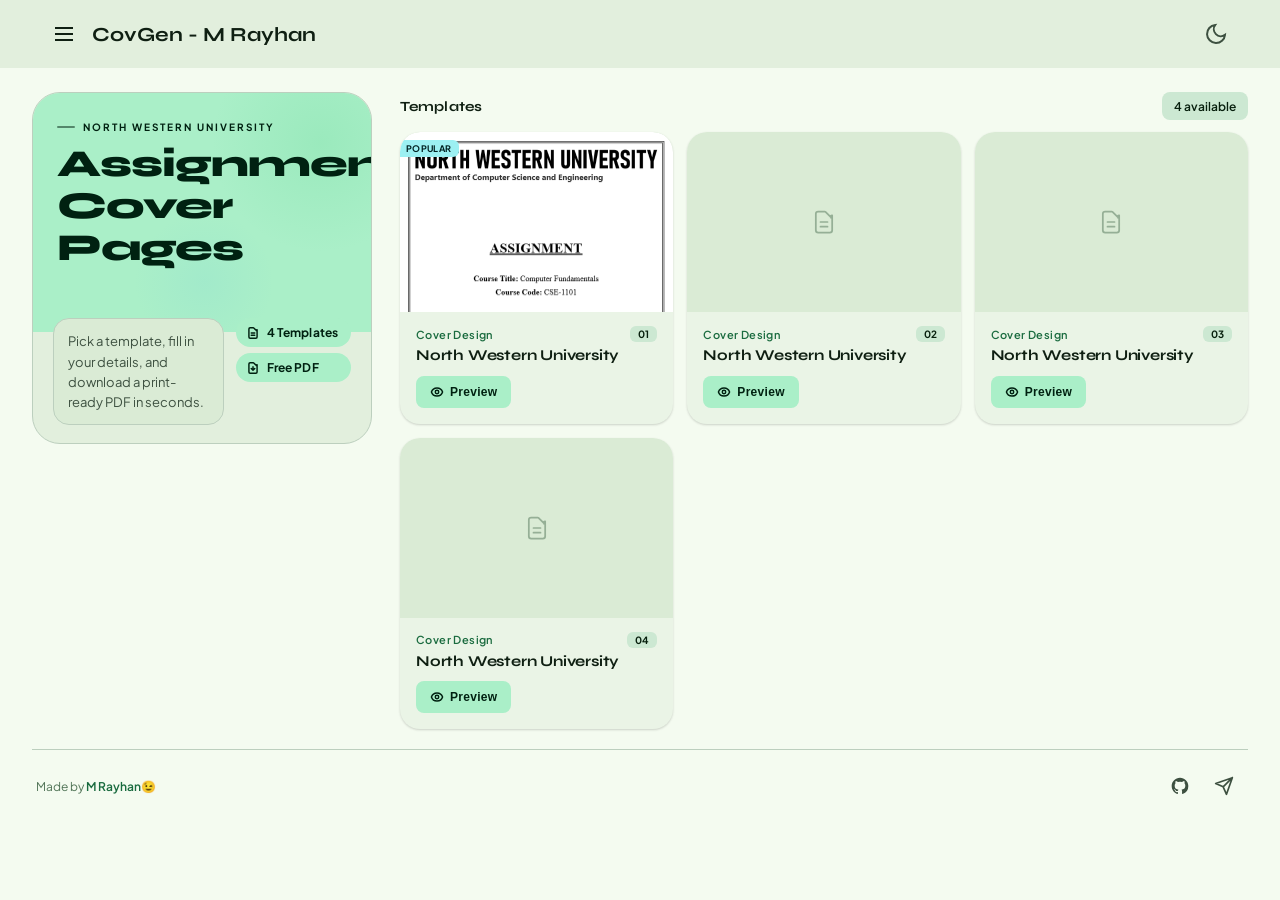
==== cover/index.html @ 063bbbb6 "Update index.html" ====
<!DOCTYPE html>
<html lang="bn" data-theme="light">

<head>
    <meta charset="UTF-8">
    <meta name="viewport" content="width=device-width, initial-scale=1.0, maximum-scale=1.0, user-scalable=no">
    <meta name="apple-mobile-web-app-capable" content="yes">
    <title>Cover Page Generator</title>

    <link rel="manifest" href="https://cover-kappa-ten.vercel.app/icons/manifest.json">
    <meta name="theme-color" content="#A9EFC7">
    <link rel="icon" href="https://cover-kappa-ten.vercel.app/icons/favicon.png">

    <link rel="preconnect" href="https://fonts.googleapis.com">
    <link
        href="https://fonts.googleapis.com/css2?family=Syne:wght@600;700;800&family=Plus+Jakarta+Sans:wght@300;400;500;600;700&display=swap"
        rel="stylesheet">

    <style>
        *,
        *::before,
        *::after {
            box-sizing: border-box;
            margin: 0;
            padding: 0;
        }

        /* ── EASE TOKENS ─────────────────────── */
        :root {
            --ease: cubic-bezier(0.2, 0, 0, 1);
            --spring: cubic-bezier(0.34, 1.56, 0.64, 1);
            --t: 0.3s cubic-bezier(0.2, 0, 0, 1);
            --state-hover: rgba(255, 255, 255, .08);
            --state-press: rgba(255, 255, 255, .12);
            --state-focus: rgba(255, 255, 255, .12);

            /* ── 10 M3 COLOUR PALETTES ───────────────
               Each palette: primary, on-primary, primary-cont, on-primary-cont,
                             secondary-cont, on-secondary-cont,
                             surface, surface-1, surface-2, surface-3, surface-4, surface-5,
                             on-surface, on-surface-var, outline, outline-var,
                             bg, tertiary-cont, on-tertiary-cont,
                             sk-b, sk-s, shadow
            ─────────────────────────────────────── */

            /* PALETTE 0 — Emerald Green (default) */
            --p0-primary: #1A6B3F;
            --p0-on-primary: #FFFFFF;
            --p0-primary-cont: #AAEFC8;
            --p0-on-primary-cont: #002111;
            --p0-secondary-cont: #CCE8D2;
            --p0-on-secondary-cont: #071F0D;
            --p0-surface: #F4FBF0;
            --p0-surface-1: #EAF4E6;
            --p0-surface-2: #E2EFDD;
            --p0-surface-3: #DAEBD5;
            --p0-surface-4: #D7E8D2;
            --p0-surface-5: #D2E4CC;
            --p0-on-surface: #0F1F12;
            --p0-on-surface-var: #3D5040;
            --p0-outline: #527558;
            --p0-outline-var: #BCCFBE;
            --p0-bg: #F4FBF0;
            --p0-tc: #9CF0F2;
            --p0-otc: #002021;
            --p0-skb: #DCE9D8;
            --p0-sks: #E6F0E2;
            --p0-shadow: 0 1px 2px rgba(0, 0, 0, .1), 0 1px 3px rgba(0, 0, 0, .07);
            --p0-shadow2: 0 1px 2px rgba(0, 0, 0, .1), 0 2px 6px rgba(0, 0, 0, .07);
            --p0-shadow3: 0 4px 8px rgba(0, 0, 0, .1), 0 1px 3px rgba(0, 0, 0, .07);

            /* PALETTE 1 — Ocean Blue */
            --p1-primary: #1655A2;
            --p1-on-primary: #FFFFFF;
            --p1-primary-cont: #D3E4FF;
            --p1-on-primary-cont: #001B3E;
            --p1-secondary-cont: #D3E4FF;
            --p1-on-secondary-cont: #001B3E;
            --p1-surface: #F5F8FF;
            --p1-surface-1: #EBF1FF;
            --p1-surface-2: #E0EAFF;
            --p1-surface-3: #D6E3FF;
            --p1-surface-4: #D0DEFF;
            --p1-surface-5: #CAD9FF;
            --p1-on-surface: #101D2E;
            --p1-on-surface-var: #3B4C64;
            --p1-outline: #4B6082;
            --p1-outline-var: #B8C8E8;
            --p1-bg: #F5F8FF;
            --p1-tc: #C8F4F4;
            --p1-otc: #002020;
            --p1-skb: #D5E1F5;
            --p1-sks: #E4EDFB;
            --p1-shadow: 0 1px 2px rgba(0, 0, 22, .12), 0 1px 3px rgba(0, 0, 22, .08);
            --p1-shadow2: 0 1px 2px rgba(0, 0, 22, .12), 0 2px 6px rgba(0, 0, 22, .08);
            --p1-shadow3: 0 4px 8px rgba(0, 0, 22, .12), 0 1px 3px rgba(0, 0, 22, .08);

            /* PALETTE 2 — Deep Purple */
            --p2-primary: #6A3ABF;
            --p2-on-primary: #FFFFFF;
            --p2-primary-cont: #E8DAFF;
            --p2-on-primary-cont: #20005A;
            --p2-secondary-cont: #E6D9FF;
            --p2-on-secondary-cont: #1C0055;
            --p2-surface: #FAF6FF;
            --p2-surface-1: #F2ECFF;
            --p2-surface-2: #EAE1FF;
            --p2-surface-3: #E3DAFF;
            --p2-surface-4: #DDD4FF;
            --p2-surface-5: #D8CFFF;
            --p2-on-surface: #1D1330;
            --p2-on-surface-var: #4B3E60;
            --p2-outline: #6B5B88;
            --p2-outline-var: #C5B8DA;
            --p2-bg: #FAF6FF;
            --p2-tc: #D8F4F4;
            --p2-otc: #001F20;
            --p2-skb: #E0D8F5;
            --p2-sks: #EBE5FB;
            --p2-shadow: 0 1px 2px rgba(20, 0, 40, .12), 0 1px 3px rgba(20, 0, 40, .08);
            --p2-shadow2: 0 1px 2px rgba(20, 0, 40, .12), 0 2px 6px rgba(20, 0, 40, .08);
            --p2-shadow3: 0 4px 8px rgba(20, 0, 40, .12), 0 1px 3px rgba(20, 0, 40, .08);

            /* PALETTE 3 — Crimson Red */
            --p3-primary: #B52A2A;
            --p3-on-primary: #FFFFFF;
            --p3-primary-cont: #FFDAD6;
            --p3-on-primary-cont: #410002;
            --p3-secondary-cont: #FFD8D4;
            --p3-on-secondary-cont: #3B0002;
            --p3-surface: #FFF8F7;
            --p3-surface-1: #FFEEEC;
            --p3-surface-2: #FFE4E1;
            --p3-surface-3: #FFDAD8;
            --p3-surface-4: #FFD5D2;
            --p3-surface-5: #FFD0CD;
            --p3-on-surface: #261312;
            --p3-on-surface-var: #573735;
            --p3-outline: #845250;
            --p3-outline-var: #E8B9B8;
            --p3-bg: #FFF8F7;
            --p3-tc: #FFD8CE;
            --p3-otc: #3A0500;
            --p3-skb: #F5DADA;
            --p3-sks: #FCE8E8;
            --p3-shadow: 0 1px 2px rgba(40, 0, 0, .12), 0 1px 3px rgba(40, 0, 0, .08);
            --p3-shadow2: 0 1px 2px rgba(40, 0, 0, .12), 0 2px 6px rgba(40, 0, 0, .08);
            --p3-shadow3: 0 4px 8px rgba(40, 0, 0, .12), 0 1px 3px rgba(40, 0, 0, .08);

            /* PALETTE 4 — Amber Orange */
            --p4-primary: #8B4D00;
            --p4-on-primary: #FFFFFF;
            --p4-primary-cont: #FFDDB3;
            --p4-on-primary-cont: #2C1600;
            --p4-secondary-cont: #FFDCB4;
            --p4-on-secondary-cont: #281500;
            --p4-surface: #FFF8F2;
            --p4-surface-1: #FCEEE0;
            --p4-surface-2: #F9E4CE;
            --p4-surface-3: #F6DABD;
            --p4-surface-4: #F4D5B5;
            --p4-surface-5: #F2D0AD;
            --p4-on-surface: #251A0C;
            --p4-on-surface-var: #543E26;
            --p4-outline: #7C5630;
            --p4-outline-var: #E2C49A;
            --p4-bg: #FFF8F2;
            --p4-tc: #FFE0A8;
            --p4-otc: #241A00;
            --p4-skb: #F5E4CC;
            --p4-sks: #FBEEDB;
            --p4-shadow: 0 1px 2px rgba(35, 15, 0, .12), 0 1px 3px rgba(35, 15, 0, .08);
            --p4-shadow2: 0 1px 2px rgba(35, 15, 0, .12), 0 2px 6px rgba(35, 15, 0, .08);
            --p4-shadow3: 0 4px 8px rgba(35, 15, 0, .12), 0 1px 3px rgba(35, 15, 0, .08);

            /* PALETTE 5 — Teal Cyan */
            --p5-primary: #006874;
            --p5-on-primary: #FFFFFF;
            --p5-primary-cont: #97F0FF;
            --p5-on-primary-cont: #001F24;
            --p5-secondary-cont: #B2EBEF;
            --p5-on-secondary-cont: #051F22;
            --p5-surface: #F4FBFD;
            --p5-surface-1: #E8F5F8;
            --p5-surface-2: #DCEEF2;
            --p5-surface-3: #D1E8EC;
            --p5-surface-4: #CAE4E9;
            --p5-surface-5: #C4DFE5;
            --p5-on-surface: #0D1F22;
            --p5-on-surface-var: #3B5054;
            --p5-outline: #4A6D73;
            --p5-outline-var: #B4CED3;
            --p5-bg: #F4FBFD;
            --p5-tc: #C5F0D4;
            --p5-otc: #00201A;
            --p5-skb: #D2E8EC;
            --p5-sks: #E2F2F5;
            --p5-shadow: 0 1px 2px rgba(0, 25, 30, .12), 0 1px 3px rgba(0, 25, 30, .08);
            --p5-shadow2: 0 1px 2px rgba(0, 25, 30, .12), 0 2px 6px rgba(0, 25, 30, .08);
            --p5-shadow3: 0 4px 8px rgba(0, 25, 30, .12), 0 1px 3px rgba(0, 25, 30, .08);

            /* PALETTE 6 — Rose Pink */
            --p6-primary: #9C2753;
            --p6-on-primary: #FFFFFF;
            --p6-primary-cont: #FFD9E3;
            --p6-on-primary-cont: #3E001D;
            --p6-secondary-cont: #FFD8E4;
            --p6-on-secondary-cont: #3A001B;
            --p6-surface: #FFF8F9;
            --p6-surface-1: #FFECF0;
            --p6-surface-2: #FFDFEA;
            --p6-surface-3: #FFD3E2;
            --p6-surface-4: #FFCEDD;
            --p6-surface-5: #FFC9D9;
            --p6-on-surface: #26131A;
            --p6-on-surface-var: #5A3644;
            --p6-outline: #825362;
            --p6-outline-var: #E8BAC8;
            --p6-bg: #FFF8F9;
            --p6-tc: #FFD8EE;
            --p6-otc: #380030;
            --p6-skb: #F5D8E2;
            --p6-sks: #FCE6EE;
            --p6-shadow: 0 1px 2px rgba(40, 0, 20, .12), 0 1px 3px rgba(40, 0, 20, .08);
            --p6-shadow2: 0 1px 2px rgba(40, 0, 20, .12), 0 2px 6px rgba(40, 0, 20, .08);
            --p6-shadow3: 0 4px 8px rgba(40, 0, 20, .12), 0 1px 3px rgba(40, 0, 20, .08);

            /* PALETTE 7 — Lime Green */
            --p7-primary: #3A6A00;
            --p7-on-primary: #FFFFFF;
            --p7-primary-cont: #AFFE6B;
            --p7-on-primary-cont: #0F2000;
            --p7-secondary-cont: #C6EDA0;
            --p7-on-secondary-cont: #0F2000;
            --p7-surface: #F6FBF0;
            --p7-surface-1: #EBF5E2;
            --p7-surface-2: #E0EFD5;
            --p7-surface-3: #D6E9C8;
            --p7-surface-4: #D1E5C2;
            --p7-surface-5: #CCE0BB;
            --p7-on-surface: #111F00;
            --p7-on-surface-var: #3D5020;
            --p7-outline: #527528;
            --p7-outline-var: #BCCF96;
            --p7-bg: #F6FBF0;
            --p7-tc: #B8F0A0;
            --p7-otc: #062000;
            --p7-skb: #D8ECC0;
            --p7-sks: #E6F3D2;
            --p7-shadow: 0 1px 2px rgba(10, 25, 0, .12), 0 1px 3px rgba(10, 25, 0, .08);
            --p7-shadow2: 0 1px 2px rgba(10, 25, 0, .12), 0 2px 6px rgba(10, 25, 0, .08);
            --p7-shadow3: 0 4px 8px rgba(10, 25, 0, .12), 0 1px 3px rgba(10, 25, 0, .08);

            /* PALETTE 8 — Indigo */
            --p8-primary: #3344A8;
            --p8-on-primary: #FFFFFF;
            --p8-primary-cont: #DDE1FF;
            --p8-on-primary-cont: #00105C;
            --p8-secondary-cont: #DBE0FF;
            --p8-on-secondary-cont: #001055;
            --p8-surface: #F6F7FF;
            --p8-surface-1: #ECEEFF;
            --p8-surface-2: #E1E4FF;
            --p8-surface-3: #D7DAFF;
            --p8-surface-4: #D1D5FF;
            --p8-surface-5: #CCD0FF;
            --p8-on-surface: #121430;
            --p8-on-surface-var: #424775;
            --p8-outline: #5560A4;
            --p8-outline-var: #BEC4E8;
            --p8-bg: #F6F7FF;
            --p8-tc: #D8E4FF;
            --p8-otc: #00103C;
            --p8-skb: #D8DCFA;
            --p8-sks: #E4E7FC;
            --p8-shadow: 0 1px 2px rgba(0, 10, 40, .12), 0 1px 3px rgba(0, 10, 40, .08);
            --p8-shadow2: 0 1px 2px rgba(0, 10, 40, .12), 0 2px 6px rgba(0, 10, 40, .08);
            --p8-shadow3: 0 4px 8px rgba(0, 10, 40, .12), 0 1px 3px rgba(0, 10, 40, .08);

            /* PALETTE 9 — Brown/Earth */
            --p9-primary: #6B4226;
            --p9-on-primary: #FFFFFF;
            --p9-primary-cont: #FFDBC8;
            --p9-on-primary-cont: #260E00;
            --p9-secondary-cont: #FFDBC0;
            --p9-on-secondary-cont: #220B00;
            --p9-surface: #FFF8F5;
            --p9-surface-1: #FCEEE5;
            --p9-surface-2: #F9E3D5;
            --p9-surface-3: #F5D9C6;
            --p9-surface-4: #F3D4BF;
            --p9-surface-5: #F0CFB8;
            --p9-on-surface: #251309;
            --p9-on-surface-var: #533528;
            --p9-outline: #7D5442;
            --p9-outline-var: #E2BFAF;
            --p9-bg: #FFF8F5;
            --p9-tc: #FFD8B8;
            --p9-otc: #2C1400;
            --p9-skb: #F2DACB;
            --p9-sks: #FAE9DC;
            --p9-shadow: 0 1px 2px rgba(35, 10, 0, .12), 0 1px 3px rgba(35, 10, 0, .08);
            --p9-shadow2: 0 1px 2px rgba(35, 10, 0, .12), 0 2px 6px rgba(35, 10, 0, .08);
            --p9-shadow3: 0 4px 8px rgba(35, 10, 0, .12), 0 1px 3px rgba(35, 10, 0, .08);
        }

        /* ── ACTIVE PALETTE VARS ─────────────── */
        [data-theme="light"] {
            --md-primary: var(--p0-primary);
            --md-on-primary: var(--p0-on-primary);
            --md-primary-container: var(--p0-primary-cont);
            --md-on-primary-cont: var(--p0-on-primary-cont);
            --md-secondary-cont: var(--p0-secondary-cont);
            --md-on-secondary-cont: var(--p0-on-secondary-cont);
            --md-surface: var(--p0-surface);
            --md-surface-1: var(--p0-surface-1);
            --md-surface-2: var(--p0-surface-2);
            --md-surface-3: var(--p0-surface-3);
            --md-surface-4: var(--p0-surface-4);
            --md-surface-5: var(--p0-surface-5);
            --md-on-surface: var(--p0-on-surface);
            --md-on-surface-var: var(--p0-on-surface-var);
            --md-outline: var(--p0-outline);
            --md-outline-var: var(--p0-outline-var);
            --md-bg: var(--p0-bg);
            --md-tertiary-cont: var(--p0-tc);
            --md-on-tertiary-cont: var(--p0-otc);
            --sk-b: var(--p0-skb);
            --sk-s: var(--p0-sks);
            --md-shadow: var(--p0-shadow);
            --md-shadow-2: var(--p0-shadow2);
            --md-shadow-3: var(--p0-shadow3);
            --md-scrim: rgba(0, 0, 0, .42);
            --md-inverse-surface: #243528;
            --md-inverse-on-surf: #EAF4E6;
        }

        [data-theme="dark"] {
            --md-primary: #72DBA0;
            --md-on-primary: #003920;
            --md-primary-container: #0A5230;
            --md-on-primary-cont: #A0EFBF;
            --md-secondary-cont: #304A37;
            --md-on-secondary-cont: #C4E4CB;
            --md-tertiary-cont: #004F52;
            --md-on-tertiary-cont: #A2EFF1;
            --md-surface: #0C1410;
            --md-surface-1: #161F19;
            --md-surface-2: #1B261E;
            --md-surface-3: #202D23;
            --md-surface-4: #223026;
            --md-surface-5: #25342A;
            --md-on-surface: #DCE8DC;
            --md-on-surface-var: #ADBCAF;
            --md-outline: #7A9880;
            --md-outline-var: #3A4E3D;
            --md-bg: #0C1410;
            --md-scrim: rgba(0, 0, 0, .65);
            --md-inverse-surface: #DCE8DC;
            --md-inverse-on-surf: #2A3A2C;
            --sk-b: #161F19;
            --sk-s: #202D23;
            --md-shadow: 0 1px 2px rgba(0, 0, 0, .35), 0 1px 3px rgba(0, 0, 0, .18);
            --md-shadow-2: 0 1px 2px rgba(0, 0, 0, .35), 0 2px 6px rgba(0, 0, 0, .18);
            --md-shadow-3: 0 4px 8px rgba(0, 0, 0, .35), 0 1px 3px rgba(0, 0, 0, .18);
        }

        html,
        body {
            height: 100%;
        }

        body {
            background: var(--md-bg);
            color: var(--md-on-surface);
            font-family: 'Plus Jakarta Sans', sans-serif;
            -webkit-font-smoothing: antialiased;
            overflow-x: hidden;
            transition: background .6s ease, color .6s ease;
        }

        #veil {
            position: fixed;
            inset: 0;
            z-index: 9999;
            background: var(--md-bg);
            opacity: 0;
            pointer-events: none;
            transition: opacity .24s ease;
        }

        #veil.out {
            opacity: 1;
            pointer-events: all;
        }

        /* ── COLOUR TRANSITION — targeted smooth palette shift ─── */
        body,
        header,
        nav,
        footer,
        .hero-card,
        .hero-top-band,
        .hero-desc-wrap,
        .hero-stat-pill,
        .design-card,
        .card-tag,
        .card-style-chip,
        .card-cta,
        .sec-count-chip,
        .sheet-style-label,
        .btn-filled,
        .btn-tonal,
        .topbar-title,
        .hero-label,
        .hero-title,
        .hero-desc,
        .nav-indicator,
        .fab-btn,
        .footer-text a,
        .card-name,
        #topbar,
        #bnav,
        .m3-sheet,
        .sheet-body {
            transition:
                background-color 1.4s cubic-bezier(0.4, 0, 0.2, 1),
                border-color 1.4s cubic-bezier(0.4, 0, 0.2, 1),
                color 1.2s cubic-bezier(0.4, 0, 0.2, 1),
                box-shadow 1.4s cubic-bezier(0.4, 0, 0.2, 1);
        }

        /* ── KEYFRAMES ───────────────────────── */
        @keyframes fadeUp {
            from {
                opacity: 0;
                transform: translateY(20px)
            }

            to {
                opacity: 1;
                transform: translateY(0)
            }
        }

        @keyframes fadeDown {
            from {
                opacity: 0;
                transform: translateY(-12px)
            }

            to {
                opacity: 1;
                transform: translateY(0)
            }
        }

        @keyframes fadeIn {
            from {
                opacity: 0
            }

            to {
                opacity: 1
            }
        }

        @keyframes scaleIn {
            from {
                opacity: 0;
                transform: scale(.92)
            }

            to {
                opacity: 1;
                transform: scale(1)
            }
        }

        @keyframes ripM3 {
            to {
                transform: scale(10);
                opacity: 0
            }
        }

        @keyframes shimmer {
            0% {
                background-position: -600px 0
            }

            100% {
                background-position: 600px 0
            }
        }

        @keyframes skelPulse {

            0%,
            100% {
                opacity: 1
            }

            50% {
                opacity: .55
            }
        }

        @keyframes blobFloat {

            0%,
            100% {
                transform: translateY(0) scale(1)
            }

            50% {
                transform: translateY(-8px) scale(1.04)
            }
        }

        @keyframes topbarIn {
            from {
                transform: translateY(-100%);
                opacity: 0
            }

            to {
                transform: translateY(0);
                opacity: 1
            }
        }

        @keyframes fabPop {
            0% {
                opacity: 0;
                transform: scale(.4) rotate(-20deg)
            }

            70% {
                transform: scale(1.12) rotate(4deg)
            }

            100% {
                opacity: 1;
                transform: scale(1) rotate(0)
            }
        }

        @keyframes cardRise {
            from {
                opacity: 0;
                transform: translateY(24px) scale(.97)
            }

            to {
                opacity: 1;
                transform: translateY(0) scale(1)
            }
        }

        @keyframes chipBounce {

            0%,
            100% {
                transform: scale(1)
            }

            40% {
                transform: scale(1.18)
            }

            60% {
                transform: scale(.94)
            }
        }

        /* Smooth palette transition on key elements */
        @keyframes paletteFadeIn {
            from {
                opacity: .7
            }

            to {
                opacity: 1
            }
        }



        /* ── TOP APP BAR ─────────────────────── */
        #topbar {
            position: fixed;
            top: 0;
            left: 0;
            /* ✅ FIX: always full width */
            right: 0;
            z-index: 300;
            height: calc(64px + env(safe-area-inset-top, 0px));
            padding-top: env(safe-area-inset-top, 0px);
            display: flex;
            align-items: center;
            padding: env(safe-area-inset-top, 0px) 4px 0 4px;
            background: var(--md-surface-2);
            transition: background .6s ease, box-shadow .2s;
            animation: topbarIn .45s var(--ease) both;
        }

        #topbar.scrolled {
            box-shadow: var(--md-shadow-2);
            background: var(--md-surface-3);
        }

        .topbar-inner {
            width: 100%;
            height: 64px;
            display: flex;
            align-items: center;
            padding: 0 4px;
        }

        .topbar-nav-btn {
            width: 48px;
            height: 48px;
            border-radius: 50%;
            border: none;
            background: transparent;
            display: flex;
            align-items: center;
            justify-content: center;
            cursor: pointer;
            color: var(--md-on-surface);
            -webkit-tap-highlight-color: transparent;
            position: relative;
            overflow: hidden;
            flex-shrink: 0;
        }

        .topbar-nav-btn:active::after {
            content: '';
            position: absolute;
            inset: 0;
            background: var(--state-press);
            border-radius: 50%;
        }

        .topbar-nav-btn svg {
            width: 24px;
            height: 24px;
        }

        .topbar-title {
            flex: 1;
            font-family: 'Syne', sans-serif;
            font-size: 22px;
            font-weight: 700;
            color: var(--md-on-surface);
            letter-spacing: 0;
            padding-left: 4px;
            transition: color .6s ease;
        }

        .topbar-actions {
            display: flex;
            align-items: center;
        }

        .topbar-action-btn {
            width: 48px;
            height: 48px;
            border-radius: 50%;
            border: none;
            background: transparent;
            display: flex;
            align-items: center;
            justify-content: center;
            cursor: pointer;
            color: var(--md-on-surface-var);
            -webkit-tap-highlight-color: transparent;
            position: relative;
            overflow: hidden;
        }

        .topbar-action-btn:active::after {
            content: '';
            position: absolute;
            inset: 0;
            background: var(--state-press);
            border-radius: 50%;
        }

        .topbar-action-btn svg {
            width: 24px;
            height: 24px;
            position: absolute;
            transition: transform .32s var(--spring), opacity .22s;
        }

        .i-sun {
            opacity: 1;
            transform: scale(1);
        }

        .i-moon {
            opacity: 0;
            transform: scale(.15) rotate(-60deg);
        }

        [data-theme="light"] .i-sun {
            opacity: 0;
            transform: scale(.15) rotate(60deg);
        }

        [data-theme="light"] .i-moon {
            opacity: 1;
            transform: scale(1);
        }

        /* ── SCROLL ROOT ─────────────────────── */
        .root {
            position: relative;
            z-index: 1;
            padding-top: calc(64px + env(safe-area-inset-top, 0px));
            padding-bottom: calc(88px + env(safe-area-inset-bottom, 0px));
        }

        .hero-card {
            margin: 14px 16px 8px;
            border-radius: 28px;
            overflow: hidden;
            position: relative;
            animation: scaleIn .5s var(--ease) .1s both;
            background: var(--md-surface-2);
            border: 1px solid var(--md-outline-var);
            transition: background .6s ease, border-color .6s ease;
        }

        .hero-top-band {
            background: var(--md-primary-container);
            padding: 22px 20px 56px;
            position: relative;
            overflow: hidden;
            transition: background .6s ease;
        }

        .hero-top-band::before {
            content: '';
            position: absolute;
            top: -60px;
            right: -60px;
            width: 220px;
            height: 220px;
            border-radius: 50%;
            background: radial-gradient(circle, rgba(114, 219, 160, .28) 0%, transparent 70%);
            animation: blobFloat 5s ease-in-out infinite;
        }

        .hero-top-band::after {
            content: '';
            position: absolute;
            bottom: -20px;
            left: 30%;
            width: 140px;
            height: 140px;
            border-radius: 50%;
            background: radial-gradient(circle, rgba(126, 212, 214, .18) 0%, transparent 70%);
            animation: blobFloat 6.5s ease-in-out infinite reverse;
        }

        .hero-label {
            font-size: 10px;
            font-weight: 700;
            letter-spacing: 2px;
            text-transform: uppercase;
            color: var(--md-on-primary-cont);
            opacity: .65;
            margin-bottom: 10px;
            display: flex;
            align-items: center;
            gap: 8px;
            position: relative;
            z-index: 1;
            animation: fadeDown .5s var(--ease) .2s both;
            transition: color .6s ease;
        }

        .hero-label::before {
            content: '';
            display: inline-block;
            width: 18px;
            height: 2px;
            background: var(--md-on-primary-cont);
            opacity: .5;
            border-radius: 1px;
        }

        .hero-title {
            font-family: 'Syne', sans-serif;
            font-size: 32px;
            font-weight: 800;
            line-height: 1.1;
            letter-spacing: -.8px;
            color: var(--md-on-primary-cont);
            margin-bottom: 0;
            position: relative;
            z-index: 1;
            animation: fadeUp .55s var(--ease) .3s both;
            transition: color .6s ease;
        }

        .hero-bottom {
            padding: 14px 20px 18px;
            display: flex;
            align-items: flex-start;
            justify-content: space-between;
            gap: 12px;
            position: relative;
            margin-top: -28px;
            animation: fadeUp .5s var(--ease) .45s both;
        }

        .hero-desc-wrap {
            flex: 1;
            min-width: 0;
            background: var(--md-surface-3);
            border-radius: 16px;
            padding: 12px 14px;
            border: 1px solid var(--md-outline-var);
            margin-top: 0;
            transition: background .6s ease, border-color .6s ease;
        }

        .hero-desc {
            font-size: 13px;
            font-weight: 400;
            line-height: 1.55;
            color: var(--md-on-surface-var);
            margin: 0;
            transition: color .6s ease;
        }

        .hero-stats-col {
            display: flex;
            flex-direction: column;
            gap: 6px;
            flex-shrink: 0;
        }

        .hero-stat-pill {
            display: flex;
            align-items: center;
            gap: 7px;
            background: var(--md-primary-container);
            border-radius: 50px;
            padding: 7px 13px 7px 10px;
            white-space: nowrap;
            transition: background .6s ease;
        }

        .hero-stat-pill svg {
            width: 14px;
            height: 14px;
            color: var(--md-on-primary-cont);
            flex-shrink: 0;
        }

        .hero-stat-pill span {
            font-size: 12px;
            font-weight: 700;
            color: var(--md-on-primary-cont);
            letter-spacing: .1px;
            transition: color .6s ease;
        }

        .hero-chips,
        .m3-chip {
            display: none;
        }

        /* ── SECTION HEADER ──────────────────── */
        .sec-header {
            display: flex;
            align-items: center;
            justify-content: space-between;
            padding: 16px 20px 10px;
            animation: fadeUp .4s var(--ease) .55s both;
        }

        .sec-title-text {
            font-family: 'Syne', sans-serif;
            font-size: 14px;
            font-weight: 700;
            letter-spacing: .1px;
            color: var(--md-on-surface);
        }

        .sec-count-chip {
            height: 28px;
            padding: 0 12px;
            border-radius: 8px;
            background: var(--md-secondary-cont);
            color: var(--md-on-secondary-cont);
            font-size: 12px;
            font-weight: 600;
            display: flex;
            align-items: center;
            transition: background .6s ease, color .6s ease;
        }

        /* ── CARD LIST ───────────────────────── */
        .card-list {
            padding: 0 16px;
            display: flex;
            flex-direction: column;
            gap: 12px;
        }

        /* ── SKELETON ────────────────────────── */
        .skel-item {
            border-radius: 16px;
            overflow: hidden;
            background: var(--md-surface-1);
            display: flex;
            align-items: stretch;
            height: 104px;
            animation: fadeUp .4s var(--ease) both;
        }

        .skel-item:nth-child(1) {
            animation-delay: .05s
        }

        .skel-item:nth-child(2) {
            animation-delay: .12s
        }

        .skel-item:nth-child(3) {
            animation-delay: .19s
        }

        .skel-item:nth-child(4) {
            animation-delay: .26s
        }

        .sk {
            background: linear-gradient(90deg, var(--sk-b) 0%, var(--sk-b) 20%, var(--sk-s) 50%, var(--sk-b) 80%, var(--sk-b) 100%);
            background-size: 600px 100%;
            animation: shimmer 1.8s ease-in-out infinite;
            border-radius: 4px;
            position: relative;
            overflow: hidden;
        }

        .sk::after {
            content: '';
            position: absolute;
            inset: 0;
            background: linear-gradient(180deg, rgba(255, 255, 255, .08) 0%, transparent 60%);
            pointer-events: none;
        }

        .sk-thumb {
            width: 104px;
            flex-shrink: 0;
            border-radius: 0;
        }

        .sk-body {
            flex: 1;
            padding: 16px 14px;
            display: flex;
            flex-direction: column;
            justify-content: space-between;
            background: var(--md-surface-1);
        }

        .sk-tag {
            height: 11px;
            width: 42%;
            border-radius: 6px;
        }

        .sk-name {
            height: 18px;
            width: 72%;
            border-radius: 6px;
        }

        .sk-btn {
            height: 30px;
            width: 55%;
            border-radius: 8px;
        }

        .skel-item:nth-child(1) .sk {
            animation-delay: 0s
        }

        .skel-item:nth-child(2) .sk {
            animation-delay: .18s
        }

        .skel-item:nth-child(3) .sk {
            animation-delay: .36s
        }

        .skel-item:nth-child(4) .sk {
            animation-delay: .54s
        }

        /* ── DESIGN CARD ─────────────────────── */
        .design-card {
            display: flex;
            align-items: stretch;
            border-radius: 16px;
            overflow: hidden;
            background: var(--md-surface-1);
            cursor: pointer;
            position: relative;
            -webkit-tap-highlight-color: transparent;
            transition: background .6s ease;
            min-height: 104px;
            box-shadow: var(--md-shadow);
        }

        .card-state {
            position: absolute;
            inset: 0;
            background: var(--md-primary);
            opacity: 0;
            transition: opacity .2s;
            pointer-events: none;
            border-radius: 16px;
            z-index: 1;
        }

        .design-card:active .card-state {
            opacity: .12;
        }

        .card-rpl {
            position: absolute;
            inset: 0;
            overflow: hidden;
            border-radius: 16px;
            pointer-events: none;
            z-index: 5;
        }

        .rpl-c {
            position: absolute;
            border-radius: 50%;
            width: 80px;
            height: 80px;
            margin: -40px 0 0 -40px;
            background: var(--md-primary);
            opacity: .18;
            transform: scale(0);
            animation: ripM3 .5s var(--ease) forwards;
        }

        .card-thumb {
            width: 104px;
            flex-shrink: 0;
            overflow: hidden;
            position: relative;
            background: var(--md-surface-3);
            border-radius: 16px 0 0 16px;
        }

        .card-thumb img {
            width: 100%;
            height: 100%;
            object-fit: cover;
            object-position: top;
            display: block;
        }

        .thumb-ph {
            width: 100%;
            height: 100%;
            display: flex;
            align-items: center;
            justify-content: center;
        }

        .thumb-ph svg {
            width: 28px;
            height: 28px;
            color: var(--md-outline);
            opacity: .5;
        }

        .card-badge {
            position: absolute;
            top: 8px;
            left: 0;
            font-size: 9px;
            font-weight: 700;
            letter-spacing: .3px;
            text-transform: uppercase;
            padding: 3px 8px 3px 6px;
            border-radius: 0 6px 6px 0;
            pointer-events: none;
            z-index: 4;
        }

        .b-popular {
            background: var(--md-tertiary-cont);
            color: var(--md-on-tertiary-cont);
        }

        .b-recommended {
            background: var(--md-primary-container);
            color: var(--md-on-primary-cont);
        }

        .card-content {
            flex: 1;
            min-width: 0;
            padding: 14px 14px 12px;
            display: flex;
            flex-direction: column;
            justify-content: space-between;
            position: relative;
            z-index: 2;
        }

        .card-top {
            display: flex;
            align-items: center;
            justify-content: space-between;
            margin-bottom: 4px;
        }

        .card-tag {
            font-size: 11px;
            font-weight: 600;
            letter-spacing: .4px;
            color: var(--md-primary);
            transition: color .6s ease;
        }

        .card-style-chip {
            font-size: 10px;
            font-weight: 700;
            color: var(--md-on-secondary-cont);
            background: var(--md-secondary-cont);
            padding: 2px 8px;
            border-radius: 6px;
            transition: background .6s ease, color .6s ease;
        }

        .card-name {
            font-family: 'Syne', sans-serif;
            font-size: 15px;
            font-weight: 700;
            color: var(--md-on-surface);
            letter-spacing: -.2px;
            line-height: 1.3;
            margin-bottom: 10px;
            white-space: nowrap;
            overflow: hidden;
            text-overflow: ellipsis;
        }

        .card-cta {
            display: inline-flex;
            align-items: center;
            gap: 6px;
            height: 32px;
            padding: 0 14px;
            border-radius: 8px;
            background: var(--md-primary-container);
            border: none;
            cursor: pointer;
            font-size: 12px;
            font-weight: 700;
            letter-spacing: .3px;
            color: var(--md-on-primary-cont);
            -webkit-tap-highlight-color: transparent;
            transition: all .3s ease;
            width: fit-content;
        }

        .card-cta svg {
            width: 14px;
            height: 14px;
        }

        .card-cta:active {
            filter: brightness(.88);
            transform: scale(.96);
        }

        /* ── BOTTOM SHEET ─────────────────────── */
        .sheet-scrim {
            position: fixed;
            inset: 0;
            z-index: 500;
            background: var(--md-scrim);
            opacity: 0;
            pointer-events: none;
            transition: opacity .3s ease;
        }

        .sheet-scrim.open {
            opacity: 1;
            pointer-events: all;
        }

        .m3-sheet {
            position: absolute;
            bottom: 0;
            left: 0;
            right: 0;
            background: var(--md-surface-1);
            border-radius: 28px 28px 0 0;
            transform: translateY(100%);
            transition: transform .4s var(--ease);
            overflow: hidden;
            padding-bottom: env(safe-area-inset-bottom, 0px);
        }

        .sheet-scrim.open .m3-sheet {
            transform: translateY(0);
        }

        .sheet-handle {
            display: flex;
            justify-content: center;
            padding: 12px 0 8px;
        }

        .sheet-handle::after {
            content: '';
            width: 32px;
            height: 4px;
            border-radius: 2px;
            background: var(--md-outline-var);
        }

        .sheet-img {
            width: calc(100% - 32px);
            height: 56vw;
            max-height: 300px;
            min-height: 180px;
            overflow: hidden;
            background: var(--md-surface-3);
            border-radius: 16px;
            margin: 0 16px;
            position: relative;
        }

        .sheet-img img {
            width: 100%;
            height: 100%;
            object-fit: contain;
            object-position: top;
            display: none;
            border-radius: 16px;
        }

        .sheet-img-ph {
            width: 100%;
            height: 100%;
            display: flex;
            flex-direction: column;
            align-items: center;
            justify-content: center;
            gap: 10px;
        }

        .sheet-img-ph svg {
            width: 40px;
            height: 40px;
            color: var(--md-outline);
            opacity: .4;
        }

        .sheet-img-ph span {
            font-size: 11px;
            letter-spacing: 1px;
            color: var(--md-outline);
            text-transform: uppercase;
        }

        .sheet-close {
            position: absolute;
            top: 16px;
            right: 16px;
            width: 40px;
            height: 40px;
            border-radius: 50%;
            background: var(--md-surface-3);
            border: none;
            display: grid;
            place-items: center;
            cursor: pointer;
            color: var(--md-on-surface);
            -webkit-tap-highlight-color: transparent;
            z-index: 10;
            transition: background .2s;
        }

        .sheet-close:active {
            background: var(--md-surface-4);
            transform: scale(.9);
        }

        .sheet-close svg {
            width: 18px;
            height: 18px;
        }

        .sheet-body {
            padding: 20px 20px 0;
        }

        .sheet-headline {
            font-family: 'Syne', sans-serif;
            font-size: 24px;
            font-weight: 800;
            color: var(--md-on-surface);
            letter-spacing: -.3px;
            margin-bottom: 4px;
        }

        .sheet-supporting {
            font-size: 14px;
            font-weight: 400;
            color: var(--md-on-surface-var);
            margin-bottom: 6px;
        }

        .sheet-style-label {
            display: inline-flex;
            align-items: center;
            gap: 6px;
            height: 30px;
            padding: 0 12px;
            border-radius: 8px;
            background: var(--md-primary-container);
            color: var(--md-on-primary-cont);
            font-size: 12px;
            font-weight: 600;
            margin-bottom: 20px;
            transition: background .6s ease, color .6s ease;
        }

        .sheet-actions {
            display: flex;
            flex-direction: column;
            gap: 8px;
            padding-bottom: 16px;
        }

        .btn-filled {
            width: 100%;
            height: 56px;
            border-radius: 16px;
            background: var(--md-primary);
            color: var(--md-on-primary);
            border: none;
            cursor: pointer;
            font-family: 'Syne', sans-serif;
            font-size: 15px;
            font-weight: 700;
            letter-spacing: .1px;
            display: flex;
            align-items: center;
            justify-content: center;
            gap: 8px;
            text-decoration: none;
            -webkit-tap-highlight-color: transparent;
            transition: background .6s ease, color .6s ease;
            box-shadow: var(--md-shadow-2);
            position: relative;
            overflow: hidden;
        }

        .btn-filled::after {
            content: '';
            position: absolute;
            inset: 0;
            background: rgba(0, 0, 0, 0);
            transition: background .2s;
        }

        .btn-filled:active::after {
            background: rgba(0, 0, 0, .12);
        }

        .btn-filled svg {
            width: 18px;
            height: 18px;
        }

        .btn-tonal {
            width: 100%;
            height: 48px;
            border-radius: 14px;
            background: var(--md-secondary-cont);
            color: var(--md-on-secondary-cont);
            border: none;
            cursor: pointer;
            font-size: 14px;
            font-weight: 600;
            -webkit-tap-highlight-color: transparent;
            transition: background .6s ease, color .6s ease;
        }

        .btn-tonal:active {
            filter: brightness(.9);
        }

        /* ── BOTTOM NAV ──────────────────────── */
        #bnav {
            position: fixed;
            bottom: 0;
            left: 0;
            right: 0;
            z-index: 400;
            /* ✅ FIX: full width */
            padding-bottom: env(safe-area-inset-bottom, 0px);
            background: var(--md-surface-2);
            border-top: 1px solid var(--md-outline-var);
            transition: background .6s ease, border-color .6s ease;
        }

        .bnav-row {
            display: flex;
            height: 80px;
            align-items: flex-start;
            padding-top: 12px;
        }

        .nav-item {
            flex: 1;
            display: flex;
            flex-direction: column;
            align-items: center;
            gap: 4px;
            text-decoration: none;
            cursor: pointer;
            -webkit-tap-highlight-color: transparent;
            position: relative;
        }

        .nav-indicator {
            width: 64px;
            height: 32px;
            border-radius: 16px;
            display: flex;
            align-items: center;
            justify-content: center;
            position: relative;
            overflow: hidden;
            transition: background .3s;
        }

        .nav-item.active .nav-indicator {
            background: var(--md-secondary-cont);
        }

        .nav-indicator svg {
            width: 24px;
            height: 24px;
            color: var(--md-on-surface-var);
            transition: color .3s;
        }

        .nav-item.active .nav-indicator svg {
            color: var(--md-on-secondary-cont);
        }

        .nav-label {
            font-size: 12px;
            font-weight: 600;
            color: var(--md-on-surface-var);
            letter-spacing: .4px;
            transition: color .3s, font-weight .2s;
        }

        .nav-item.active .nav-label {
            color: var(--md-on-surface);
            font-weight: 700;
        }

        /* ── FAB ─────────────────────────────── */
        #fab {
            position: fixed;
            bottom: calc(96px + env(safe-area-inset-bottom, 0px));
            right: 16px;
            z-index: 200;
        }

        .fab-btn {
            width: 56px;
            height: 56px;
            border-radius: 16px;
            background: var(--md-primary-container);
            border: none;
            cursor: pointer;
            display: flex;
            align-items: center;
            justify-content: center;
            box-shadow: var(--md-shadow-3);
            -webkit-tap-highlight-color: transparent;
            transition: background .6s ease;
            color: var(--md-on-primary-cont);
            animation: fabPop .6s var(--spring) .7s both;
        }

        .fab-btn:active {
            transform: scale(.88);
            box-shadow: var(--md-shadow);
        }

        .fab-btn svg {
            width: 24px;
            height: 24px;
        }

        /* ── FOOTER ──────────────────────────── */
        .footer {
            margin: 16px 16px 0;
            padding: 16px 4px;
            border-top: 1px solid var(--md-outline-var);
            display: flex;
            align-items: center;
            justify-content: space-between;
        }

        .footer-text {
            font-size: 12px;
            font-weight: 400;
            color: var(--md-outline);
        }

        .footer-text a {
            color: var(--md-primary);
            text-decoration: none;
            font-weight: 600;
            transition: color .6s ease;
        }

        .footer-icons {
            display: flex;
            gap: 4px;
        }

        .footer-icon-btn {
            width: 40px;
            height: 40px;
            border-radius: 50%;
            display: flex;
            align-items: center;
            justify-content: center;
            color: var(--md-on-surface-var);
            border: none;
            background: transparent;
            text-decoration: none;
            -webkit-tap-highlight-color: transparent;
            transition: background .2s;
            cursor: pointer;
        }

        .footer-icon-btn:active {
            background: var(--md-surface-3);
        }

        .footer-icon-btn svg {
            width: 20px;
            height: 20px;
        }

        /* ── TABLET ──────────────────────────── */
        @media (min-width:560px) and (max-width:899px) {
            .root {
                max-width: 480px;
                margin: 0 auto;
            }

            /* ✅ FIX: topbar spans full screen, inner content centered */
            #topbar {
                left: 0;
                right: 0;
                max-width: none;
                transform: none;
            }

            .topbar-inner {
                max-width: 480px;
                margin: 0 auto;
                padding: 0 4px;
            }

            /* ✅ FIX: bnav spans full screen, inner content centered */
            #bnav {
                left: 0;
                right: 0;
                max-width: none;
                transform: none;
            }

            .bnav-row {
                max-width: 480px;
                margin: 0 auto;
            }

            #fab {
                right: auto;
                left: calc(50% + 480px/2 - 72px);
                transform: none;
            }

            .sheet-scrim {
                display: flex;
                align-items: flex-end;
                justify-content: center;
            }

            .m3-sheet {
                max-width: 480px;
                left: 50%;
                transform: translateX(-50%) translateY(100%);
                right: auto;
            }

            .sheet-scrim.open .m3-sheet {
                transform: translateX(-50%) translateY(0);
            }


        }

        /* ── DESKTOP ─────────────────────────── */
        @media (min-width:900px) {
            #bnav {
                display: none;
            }

            #fab {
                display: none;
            }


            #topbar {
                max-width: none;
                left: 0;
                right: 0;
                height: calc(68px + env(safe-area-inset-top, 0px));
                padding: env(safe-area-inset-top, 0px) 32px 0 32px;
                transform: none;
            }

            .topbar-inner {
                max-width: 1200px;
                margin: 0 auto;
                padding: 0;
            }

            .topbar-title {
                font-size: 20px;
            }

            .root {
                max-width: 1200px;
                padding-top: calc(68px + env(safe-area-inset-top, 0px));
                padding-bottom: 40px;
                display: grid;
                grid-template-columns: 340px 1fr;
                grid-template-rows: auto auto 1fr auto;
                column-gap: 28px;
                margin: 0 auto;
                padding-left: 32px;
                padding-right: 32px;
            }

            .hero-card {
                grid-column: 1;
                grid-row: 1/3;
                margin: 24px 0 0 0;
                align-self: start;
                position: sticky;
                top: calc(68px + env(safe-area-inset-top, 0px) + 16px);
            }

            .hero-title {
                font-size: 38px;
                letter-spacing: -1px;
            }

            .hero-top-band {
                padding: 28px 24px 64px;
            }

            .sec-header {
                grid-column: 2;
                grid-row: 1;
                padding: 24px 0 12px 0;
                align-self: end;
            }

            .card-list {
                grid-column: 2;
                grid-row: 2;
                padding: 0;
                display: grid;
                grid-template-columns: 1fr 1fr;
                gap: 14px;
                align-content: start;
            }

            .design-card {
                flex-direction: column;
                min-height: 220px;
                border-radius: 20px;
            }

            .card-thumb {
                width: 100%;
                height: 180px;
                border-radius: 20px 20px 0 0;
                flex-shrink: 0;
            }

            .card-content {
                padding: 14px 16px 16px;
            }

            .card-name {
                white-space: normal;
            }

            #skel-box {
                grid-column: 2;
                grid-row: 2;
                padding: 0;
                display: grid;
                grid-template-columns: 1fr 1fr;
                gap: 14px;
            }

            .skel-item {
                flex-direction: column;
                height: 220px;
            }

            .sk-thumb {
                width: 100%;
                height: 140px;
            }

            .footer {
                grid-column: 1/-1;
                grid-row: 3;
                margin: 20px 0 0 0;
            }

            .sheet-scrim {
                display: flex;
                align-items: center;
                justify-content: center;
            }

            .m3-sheet {
                position: relative;
                bottom: auto;
                left: auto;
                right: auto;
                max-width: 560px;
                width: 100%;
                border-radius: 28px;
                transform: scale(0.92) translateY(0);
                opacity: 0;
                transition: transform .35s var(--ease), opacity .3s ease;
                max-height: 90vh;
                overflow-y: auto;
            }

            .sheet-scrim.open .m3-sheet {
                transform: scale(1) translateY(0);
                opacity: 1;
            }

            .sheet-handle {
                display: none;
            }

            .sheet-img {
                height: 320px;
                max-height: 320px;
            }
        }

        @media (min-width:1280px) {
            .root {
                max-width: 1320px;
            }

            .card-list {
                grid-template-columns: 1fr 1fr 1fr;
            }

            #skel-box {
                grid-template-columns: 1fr 1fr 1fr;
            }
        }
    </style>
</head>

<body>
    <div id="veil"></div>

    <!-- TOP APP BAR -->
    <header id="topbar">
        <div class="topbar-inner">
            <button class="topbar-nav-btn" aria-label="Menu">
                <svg xmlns="http://www.w3.org/2000/svg" fill="none" viewBox="0 0 24 24" stroke="currentColor"
                    stroke-width="2">
                    <line x1="3" y1="6" x2="21" y2="6" />
                    <line x1="3" y1="12" x2="21" y2="12" />
                    <line x1="3" y1="18" x2="21" y2="18" />
                </svg>
            </button>
            <span class="topbar-title">CovGen - M Rayhan</span>
            <div class="topbar-actions">
                <button class="topbar-action-btn" id="themeBtn" aria-label="Toggle theme">
                    <svg class="i-sun" xmlns="http://www.w3.org/2000/svg" fill="none" viewBox="0 0 24 24"
                        stroke="currentColor" stroke-width="2">
                        <circle cx="12" cy="12" r="5" />
                        <line x1="12" y1="1" x2="12" y2="3" />
                        <line x1="12" y1="21" x2="12" y2="23" />
                        <line x1="4.22" y1="4.22" x2="5.64" y2="5.64" />
                        <line x1="18.36" y1="18.36" x2="19.78" y2="19.78" />
                        <line x1="1" y1="12" x2="3" y2="12" />
                        <line x1="21" y1="12" x2="23" y2="12" />
                        <line x1="4.22" y1="19.78" x2="5.64" y2="18.36" />
                        <line x1="18.36" y1="5.64" x2="19.78" y2="4.22" />
                    </svg>
                    <svg class="i-moon" xmlns="http://www.w3.org/2000/svg" fill="none" viewBox="0 0 24 24"
                        stroke="currentColor" stroke-width="2">
                        <path d="M21 12.79A9 9 0 1 1 11.21 3 7 7 0 0 0 21 12.79z" />
                    </svg>
                </button>
            </div>
        </div>
    </header>

    <!-- MAIN -->
    <div class="root">

        <!-- HERO BANNER CARD -->
        <div class="hero-card">
            <div class="hero-top-band">
                <div class="hero-label">North Western University</div>
                <h1 class="hero-title">Assignment<br>Cover Pages</h1>
            </div>
            <div class="hero-bottom">
                <div class="hero-desc-wrap">
                    <p class="hero-desc">Pick a template, fill in your details, and download a print-ready PDF in
                        seconds.</p>
                </div>
                <div class="hero-stats-col">
                    <div class="hero-stat-pill">
                        <svg xmlns="http://www.w3.org/2000/svg" fill="none" viewBox="0 0 24 24" stroke="currentColor"
                            stroke-width="2.5">
                            <path stroke-linecap="round" stroke-linejoin="round"
                                d="M9 12h6m-6 4h6m2 5H7a2 2 0 01-2-2V5a2 2 0 012-2h5.586a1 1 0 01.707.293l5.414 5.414A1 1 0 0119 6.414V19a2 2 0 01-2 2z" />
                        </svg>
                        <span id="chip-count">4 Templates</span>
                    </div>
                    <div class="hero-stat-pill">
                        <svg xmlns="http://www.w3.org/2000/svg" fill="none" viewBox="0 0 24 24" stroke="currentColor"
                            stroke-width="2.5">
                            <path stroke-linecap="round" stroke-linejoin="round"
                                d="M12 10v6m0 0l-3-3m3 3l3-3m2 8H7a2 2 0 01-2-2V5a2 2 0 012-2h5.586a1 1 0 01.707.293l5.414 5.414A1 1 0 0119 6.414V19a2 2 0 01-2 2z" />
                        </svg>
                        <span>Free PDF</span>
                    </div>
                </div>
            </div>
        </div>

        <!-- SECTION HEADER -->
        <div class="sec-header">
            <span class="sec-title-text">Templates</span>
            <span class="sec-count-chip" id="count-chip">4 available</span>
        </div>

        <!-- SKELETON -->
        <div class="card-list" id="skel-box">
            <div class="skel-item">
                <div class="sk sk-thumb"></div>
                <div class="sk-body">
                    <div class="sk sk-tag"></div>
                    <div class="sk sk-name"></div>
                    <div class="sk sk-btn"></div>
                </div>
            </div>
            <div class="skel-item">
                <div class="sk sk-thumb"></div>
                <div class="sk-body">
                    <div class="sk sk-tag"></div>
                    <div class="sk sk-name"></div>
                    <div class="sk sk-btn"></div>
                </div>
            </div>
            <div class="skel-item">
                <div class="sk sk-thumb"></div>
                <div class="sk-body">
                    <div class="sk sk-tag"></div>
                    <div class="sk sk-name"></div>
                    <div class="sk sk-btn"></div>
                </div>
            </div>
            <div class="skel-item">
                <div class="sk sk-thumb"></div>
                <div class="sk-body">
                    <div class="sk sk-tag"></div>
                    <div class="sk sk-name"></div>
                    <div class="sk sk-btn"></div>
                </div>
            </div>
        </div>

        <!-- CARDS -->
        <div class="card-list" id="cards" style="display:none"></div>

        <footer class="footer">
            <span class="footer-text">Made by <a href="#"> M Rayhan😉</a></span>
            <div class="footer-icons">
                <a href="https://github.com/rayhan-404" class="footer-icon-btn" title="GitHub">
                    <svg xmlns="http://www.w3.org/2000/svg" fill="currentColor" viewBox="0 0 24 24">
                        <path
                            d="M12 2C6.477 2 2 6.484 2 12.021c0 4.428 2.865 8.185 6.839 9.504.5.092.682-.217.682-.483 0-.237-.009-.868-.013-1.703-2.782.605-3.369-1.343-3.369-1.343-.454-1.158-1.11-1.466-1.11-1.466-.908-.62.069-.608.069-.608 1.003.07 1.531 1.032 1.531 1.032.892 1.53 2.341 1.088 2.91.832.092-.647.35-1.088.636-1.338-2.22-.253-4.555-1.113-4.555-4.951 0-1.093.39-1.988 1.029-2.688-.103-.253-.446-1.272.098-2.65 0 0 .84-.27 2.75 1.026A9.564 9.564 0 0112 6.844a9.59 9.59 0 012.504.337c1.909-1.296 2.747-1.027 2.747-1.027.546 1.379.202 2.398.1 2.651.64.7 1.028 1.595 1.028 2.688 0 3.848-2.339 4.695-4.566 4.943.359.309.678.92.678 1.855 0 1.338-.012 2.419-.012 2.747 0 .268.18.58.688.482A10.02 10.02 0 0022 12.021C22 6.484 17.522 2 12 2z" />
                    </svg>
                </a>
                <a href="#" class="footer-icon-btn" title="Telegram">
                    <svg xmlns="http://www.w3.org/2000/svg" fill="none" viewBox="0 0 24 24" stroke="currentColor"
                        stroke-width="2">
                        <path stroke-linecap="round" stroke-linejoin="round"
                            d="M22 2L11 13M22 2L15 22l-4-9-9-4 20-7z" />
                    </svg>
                </a>
            </div>
        </footer>
    </div>

    <!-- FAB -->
    <div id="fab">
        <a href="#cards" class="fab-btn" aria-label="Browse templates">
            <svg xmlns="http://www.w3.org/2000/svg" fill="none" viewBox="0 0 24 24" stroke="currentColor"
                stroke-width="2">
                <path stroke-linecap="round" stroke-linejoin="round" d="M19 9l-7 7-7-7" />
            </svg>
        </a>
    </div>

    <!-- BOTTOM NAVIGATION -->
    <nav id="bnav">
        <div class="bnav-row">
            <a href="https://rayhan.iam.bd" class="nav-item active">
                <div class="nav-indicator">
                    <svg xmlns="http://www.w3.org/2000/svg" viewBox="0 0 24 24" stroke="currentColor" fill="none"
                        stroke-width="2">
                        <path stroke-linecap="round" stroke-linejoin="round"
                            d="M3 12l2-2m0 0l7-7 7 7M5 10v10a1 1 0 001 1h3m10-11l2 2m-2-2v10a1 1 0 01-1 1h-3m-6 0a1 1 0 001-1v-4a1 1 0 011-1h2a1 1 0 011 1v4a1 1 0 001 1m-6 0h6" />
                    </svg>
                </div>
                <span class="nav-label">Home</span>
            </a>
            <a href="#cards" class="nav-item" id="navDesigns">
                <div class="nav-indicator">
                    <svg xmlns="http://www.w3.org/2000/svg" viewBox="0 0 24 24" stroke="currentColor" fill="none"
                        stroke-width="2">
                        <path stroke-linecap="round" stroke-linejoin="round"
                            d="M4 6a2 2 0 012-2h2a2 2 0 012 2v2a2 2 0 01-2 2H6a2 2 0 01-2-2V6zm10 0a2 2 0 012-2h2a2 2 0 012 2v2a2 2 0 01-2 2h-2a2 2 0 01-2-2V6zM4 16a2 2 0 012-2h2a2 2 0 012 2v2a2 2 0 01-2 2H6a2 2 0 01-2-2v-2zm10 0a2 2 0 012-2h2a2 2 0 012 2v2a2 2 0 01-2 2h-2a2 2 0 01-2-2v-2z" />
                    </svg>
                </div>
                <span class="nav-label">Templates</span>
            </a>
            <a href="https://facebook.com/m.rayhan303" class="nav-item">
                <div class="nav-indicator">
                    <svg xmlns="http://www.w3.org/2000/svg" viewBox="0 0 24 24" stroke="currentColor" fill="none"
                        stroke-width="2">
                        <path stroke-linecap="round" stroke-linejoin="round"
                            d="M16 7a4 4 0 11-8 0 4 4 0 018 0zM12 14a7 7 0 00-7 7h14a7 7 0 00-7-7z" />
                    </svg>
                </div>
                <span class="nav-label">Me</span>
            </a>
        </div>
    </nav>



    <!-- BOTTOM SHEET -->
    <div class="sheet-scrim" id="scrim">
        <div class="m3-sheet" id="sheetEl">
            <div class="sheet-handle"></div>
            <div class="sheet-img" id="sheetImg">
                <button class="sheet-close" id="sheetClose">
                    <svg xmlns="http://www.w3.org/2000/svg" fill="none" viewBox="0 0 24 24" stroke="currentColor"
                        stroke-width="2.5">
                        <path stroke-linecap="round" stroke-linejoin="round" d="M6 18L18 6M6 6l12 12" />
                    </svg>
                </button>
                <div class="sheet-img-ph" id="sheetPh">
                    <svg xmlns="http://www.w3.org/2000/svg" fill="none" viewBox="0 0 24 24" stroke="currentColor"
                        stroke-width="1">
                        <path stroke-linecap="round" stroke-linejoin="round"
                            d="M9 12h6m-6 4h6m2 5H7a2 2 0 01-2-2V5a2 2 0 012-2h5.586a1 1 0 01.707.293l5.414 5.414A1 1 0 0119 6.414V19a2 2 0 01-2 2z" />
                    </svg>
                    <span>Loading…</span>
                </div>
            </div>
            <div class="sheet-body">
                <div class="sheet-style-label" id="sheetStyleLabel"></div>
                <div class="sheet-headline" id="sheetHeadline"></div>
                <div class="sheet-supporting">Cover Design Template · NWU</div>
                <div class="sheet-actions">
                    <a href="#" class="btn-filled" id="sheetUse">
                        <svg xmlns="http://www.w3.org/2000/svg" fill="none" viewBox="0 0 24 24" stroke="currentColor"
                            stroke-width="2">
                            <path stroke-linecap="round" stroke-linejoin="round"
                                d="M9 12l2 2 4-4m6 2a9 9 0 11-18 0 9 9 0 0118 0z" />
                        </svg>
                        Use this template
                    </a>
                    <button class="btn-tonal" id="sheetCancel">Cancel</button>
                </div>
            </div>
        </div>
    </div>

    <script>
        const html = document.documentElement;

        /* ── 10 COLOUR PALETTES ──────────────────── */
        const PALETTES = [
            { name: 'Emerald', pip: '#1A6B3F', keys: ['primary', 'on-primary', 'primary-cont', 'on-primary-cont', 'secondary-cont', 'on-secondary-cont', 'surface', 'surface-1', 'surface-2', 'surface-3', 'surface-4', 'surface-5', 'on-surface', 'on-surface-var', 'outline', 'outline-var', 'bg', 'tc', 'otc', 'skb', 'sks', 'shadow', 'shadow2', 'shadow3'] },
            { name: 'Ocean', pip: '#1655A2' },
            { name: 'Purple', pip: '#6A3ABF' },
            { name: 'Crimson', pip: '#B52A2A' },
            { name: 'Amber', pip: '#8B4D00' },
            { name: 'Teal', pip: '#006874' },
            { name: 'Rose', pip: '#9C2753' },
            { name: 'Lime', pip: '#3A6A00' },
            { name: 'Indigo', pip: '#3344A8' },
            { name: 'Earth', pip: '#6B4226' },
        ];

        const PALETTE_NAMES = ['Emerald', 'Ocean', 'Purple', 'Crimson', 'Amber', 'Teal', 'Rose', 'Lime', 'Indigo', 'Earth'];
        const PIP_COLOURS = ['#1A6B3F', '#1655A2', '#6A3ABF', '#B52A2A', '#8B4D00', '#006874', '#9C2753', '#3A6A00', '#3344A8', '#6B4226'];

        /* CSS var suffix map for each palette index */
        const VAR_KEYS = [
            'primary', 'on-primary', 'primary-cont', 'on-primary-cont',
            'secondary-cont', 'on-secondary-cont',
            'surface', 'surface-1', 'surface-2', 'surface-3', 'surface-4', 'surface-5',
            'on-surface', 'on-surface-var', 'outline', 'outline-var',
            'bg', 'tc', 'otc', 'skb', 'sks',
            'shadow', 'shadow2', 'shadow3'
        ];
        const MD_PROPS = [
            '--md-primary', '--md-on-primary', '--md-primary-container', '--md-on-primary-cont',
            '--md-secondary-cont', '--md-on-secondary-cont',
            '--md-surface', '--md-surface-1', '--md-surface-2', '--md-surface-3', '--md-surface-4', '--md-surface-5',
            '--md-on-surface', '--md-on-surface-var', '--md-outline', '--md-outline-var',
            '--md-bg', '--md-tertiary-cont', '--md-on-tertiary-cont', '--sk-b', '--sk-s',
            '--md-shadow', '--md-shadow-2', '--md-shadow-3'
        ];
        const PREFIX = ['p0', 'p1', 'p2', 'p3', 'p4', 'p5', 'p6', 'p7', 'p8', 'p9'];
        const SUFFIX = ['primary', 'on-primary', 'primary-cont', 'on-primary-cont', 'secondary-cont', 'on-secondary-cont', 'surface', 'surface-1', 'surface-2', 'surface-3', 'surface-4', 'surface-5', 'on-surface', 'on-surface-var', 'outline', 'outline-var', 'bg', 'tc', 'otc', 'skb', 'sks', 'shadow', 'shadow2', 'shadow3'];

        let currentPalette = 0;

        function applyPalette(idx) {
            if (html.getAttribute('data-theme') === 'dark') return;
            const p = PREFIX[idx];
            MD_PROPS.forEach((prop, i) => {
                const val = getComputedStyle(html).getPropertyValue(`--${p}-${SUFFIX[i]}`).trim();
                if (val) html.style.setProperty(prop, val);
            });
            currentPalette = idx;
        }


        /* ── THEME TOGGLE ────────────────────────── */
        document.getElementById('themeBtn').addEventListener('click', () => {
            const isDark = html.getAttribute('data-theme') === 'dark';
            if (isDark) {
                // light mode — re-apply current palette
                html.setAttribute('data-theme', 'light');
                setTimeout(() => applyPalette(currentPalette), 20);
            } else {
                // dark mode — remove inline overrides so [data-theme="dark"] CSS wins
                MD_PROPS.forEach(prop => html.style.removeProperty(prop));
                html.setAttribute('data-theme', 'dark');
            }
        });

        window.addEventListener('scroll', () => {
            document.getElementById('topbar').classList.toggle('scrolled', scrollY > 4);
        }, { passive: true });

        /* ── VEIL ────────────────────────────────── */
        const veil = document.getElementById('veil');
        function goTo(href) { veil.classList.add('out'); setTimeout(() => location.href = href, 240); }

        /* ── RIPPLE ──────────────────────────────── */
        function ripple(card, e) {
            const l = card.querySelector('.card-rpl'); if (!l) return;
            const d = document.createElement('span'); d.className = 'rpl-c';
            const r = l.getBoundingClientRect();
            d.style.cssText = `left:${e.clientX - r.left}px;top:${e.clientY - r.top}px;`;
            l.appendChild(d); d.addEventListener('animationend', () => d.remove());
        }




        /* Auto-cycle every 4 seconds — smooth drift */
        setInterval(() => {
            applyPalette((currentPalette + 1) % 10);
        }, 5000);

        /* ── DATA ────────────────────────────────── */
        const DESIGNS = [
            { id: 'style1', name: 'North Western University', preview: 'designs/style1/preview.png', badge: 'popular' },
            { id: 'style2', name: 'North Western University', preview: 'designs/style2/preview.png', badge: 'recommended' },
            { id: 'style3', name: 'North Western University', preview: 'designs/style3/preview.png', badge: null },
            { id: 'style4', name: 'North Western University', preview: 'designs/style4/preview.png', badge: null },
        ];
        const BADGE = { popular: 'Popular', recommended: 'Recommended' };
        const sP = new URLSearchParams(location.search).get('s');

        document.getElementById('chip-count').textContent = DESIGNS.length + ' Templates';
        document.getElementById('count-chip').textContent = DESIGNS.length + ' available';

        /* ── SHEET ───────────────────────────────── */
        const scrim = document.getElementById('scrim');
        const sheetEl = document.getElementById('sheetEl');
        const sheetImg = document.getElementById('sheetImg');
        const sheetPh = document.getElementById('sheetPh');
        const sheetLabel = document.getElementById('sheetStyleLabel');
        const sheetTitle = document.getElementById('sheetHeadline');
        const sheetUse = document.getElementById('sheetUse');
        let prevImg = null;

        function openSheet(d, i) {
            sheetLabel.textContent = 'Template 0' + (i + 1);
            sheetTitle.textContent = d.name;
            sheetUse.href = 'cover/form.html?design=' + d.id + (sP ? '&s=' + sP : '');
            if (prevImg) { prevImg.remove(); prevImg = null; }
            sheetPh.style.display = 'flex';
            if (d.preview) {
                prevImg = document.createElement('img');
                prevImg.src = d.preview; prevImg.alt = d.name;
                prevImg.onload = () => { sheetPh.style.display = 'none'; prevImg.style.display = 'block'; };
                sheetImg.appendChild(prevImg);
            }
            scrim.classList.add('open');
            document.body.style.overflow = 'hidden';
            let sy = 0, cy = 0, active = false;
            const ts = e => { sy = e.touches[0].clientY; cy = 0; active = true; sheetEl.style.transition = 'none'; };
            const tm = e => { if (!active) return; cy = Math.max(0, e.touches[0].clientY - sy); sheetEl.style.transform = `translateY(${cy}px)`; if (e.cancelable) e.preventDefault(); };
            const te = () => { if (!active) return; active = false; sheetEl.style.transition = ''; cy > 80 ? (close(), sheetEl.style.transform = '') : (sheetEl.style.transform = ''); };
            sheetEl.addEventListener('touchstart', ts, { passive: true });
            sheetEl.addEventListener('touchmove', tm, { passive: false });
            sheetEl.addEventListener('touchend', te);
        }

        function close() { scrim.classList.remove('open'); document.body.style.overflow = ''; }

        document.getElementById('sheetClose').addEventListener('click', close);
        document.getElementById('sheetCancel').addEventListener('click', close);
        scrim.addEventListener('click', e => { if (e.target === scrim) close(); });
        document.addEventListener('keydown', e => { if (e.key === 'Escape') close(); });
        sheetUse.addEventListener('click', e => { e.preventDefault(); close(); setTimeout(() => goTo(sheetUse.href), 200); });

        /* ── RENDER CARDS ────────────────────────── */
        const cardsEl = document.getElementById('cards');
        const skelBox = document.getElementById('skel-box');

        const PH_INNER = `<div class="thumb-ph"><svg xmlns="http://www.w3.org/2000/svg" fill="none" viewBox="0 0 24 24" stroke="currentColor" stroke-width="1.5"><path stroke-linecap="round" stroke-linejoin="round" d="M9 12h6m-6 4h6m2 5H7a2 2 0 01-2-2V5a2 2 0 012-2h5.586a1 1 0 01.707.293l5.414 5.414A1 1 0 0119 6.414V19a2 2 0 01-2 2z"/></svg></div>`;

        setTimeout(() => {
            DESIGNS.forEach((d, i) => {
                const wrap = document.createElement('div');
                wrap.style.animation = `cardRise .5s cubic-bezier(0.2,0,0,1) ${i * .1}s both`;
                const card = document.createElement('div');
                card.className = 'design-card';
                card.innerHTML = `<div class="card-state"></div><div class="card-rpl"></div>`;
                const thumb = document.createElement('div'); thumb.className = 'card-thumb';
                if (d.preview) {
                    const img = document.createElement('img');
                    img.src = d.preview; img.alt = d.name; img.loading = 'lazy';
                    img.onerror = () => { thumb.innerHTML = PH_INNER; };
                    thumb.appendChild(img);
                } else { thumb.innerHTML = PH_INNER; }
                if (d.badge) {
                    const b = document.createElement('div');
                    b.className = 'card-badge b-' + d.badge; b.textContent = BADGE[d.badge];
                    thumb.appendChild(b);
                }
                const content = document.createElement('div'); content.className = 'card-content';
                content.innerHTML = `
                <div>
                    <div class="card-top">
                        <span class="card-tag">Cover Design</span>
                        <span class="card-style-chip">0${i + 1}</span>
                    </div>
                    <div class="card-name">${d.name}</div>
                </div>
                <button class="card-cta">
                    <svg xmlns="http://www.w3.org/2000/svg" fill="none" viewBox="0 0 24 24" stroke="currentColor" stroke-width="2.5"><path stroke-linecap="round" stroke-linejoin="round" d="M15 12a3 3 0 11-6 0 3 3 0 016 0z"/><path stroke-linecap="round" stroke-linejoin="round" d="M2.458 12C3.732 7.943 7.523 5 12 5c4.478 0 8.268 2.943 9.542 7-1.274 4.057-5.064 7-9.542 7-4.477 0-8.268-2.943-9.542-7z"/></svg>
                    Preview
                </button>`;
                card.appendChild(thumb); card.appendChild(content);
                card.addEventListener('click', e => { ripple(card, e); openSheet(d, i); });
                card.setAttribute('role', 'button'); card.setAttribute('tabindex', '0');
                card.addEventListener('keydown', e => { if (e.key === 'Enter' || e.key === ' ') { e.preventDefault(); openSheet(d, i); } });
                wrap.appendChild(card); cardsEl.appendChild(wrap);
            });

            skelBox.style.transition = 'opacity .28s';
            skelBox.style.opacity = '0';
            setTimeout(() => {
                skelBox.remove();
                cardsEl.style.display = '';
                const chip = document.getElementById('count-chip');
                if (chip) { chip.style.animation = 'chipBounce .5s var(--spring) both'; }
            }, 280);
        }, 650);
    </script>
</body>

</html>
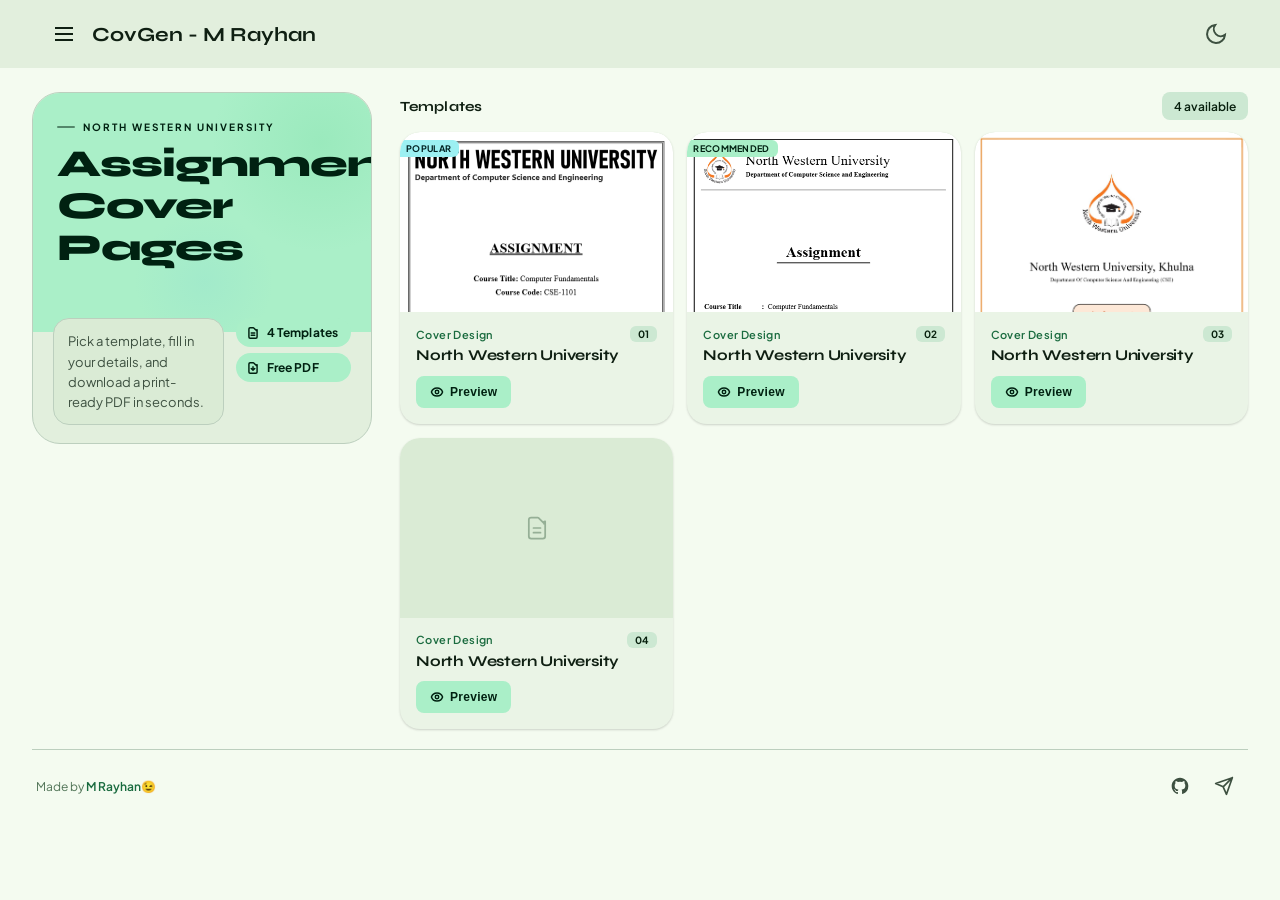
==== commit dc98df5c: "Update index.html" ====
--- a/cover/index.html
+++ b/cover/index.html
@@ -7,9 +7,9 @@
     <meta name="apple-mobile-web-app-capable" content="yes">
     <title>Cover Page Generator</title>
 
-    <link rel="manifest" href="https://cover-kappa-ten.vercel.app/icons/manifest.json">
+    <link rel="manifest" href="/icons/manifest.json">
     <meta name="theme-color" content="#A9EFC7">
-    <link rel="icon" href="https://cover-kappa-ten.vercel.app/icons/favicon.png">
+    <link rel="icon" href="/icons/favicon.png">
 
     <link rel="preconnect" href="https://fonts.googleapis.com">
     <link
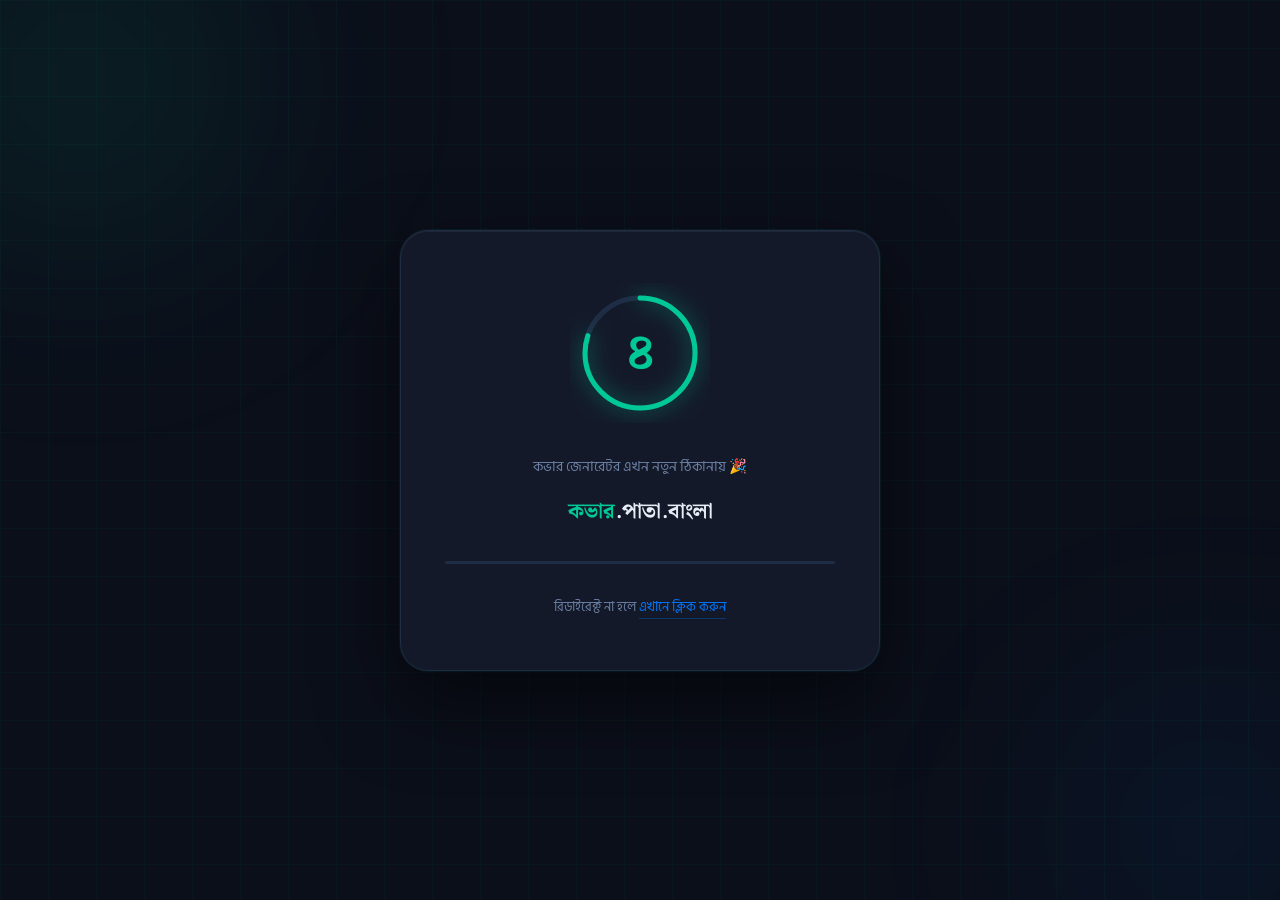
==== commit 338c4f9e: "Update index.html" ====
--- a/cover/index.html
+++ b/cover/index.html
@@ -1,2241 +1,239 @@
 <!DOCTYPE html>
-<html lang="bn" data-theme="light">
-
+<html lang="bn">
 <head>
-    <meta charset="UTF-8">
-    <meta name="viewport" content="width=device-width, initial-scale=1.0, maximum-scale=1.0, user-scalable=no">
-    <meta name="apple-mobile-web-app-capable" content="yes">
-    <title>Cover Page Generator</title>
-
-    <link rel="manifest" href="/icons/manifest.json">
-    <meta name="theme-color" content="#A9EFC7">
-    <link rel="icon" href="/icons/favicon.png">
-
-    <link rel="preconnect" href="https://fonts.googleapis.com">
-    <link
-        href="https://fonts.googleapis.com/css2?family=Syne:wght@600;700;800&family=Plus+Jakarta+Sans:wght@300;400;500;600;700&display=swap"
-        rel="stylesheet">
-
-    <style>
-        *,
-        *::before,
-        *::after {
-            box-sizing: border-box;
-            margin: 0;
-            padding: 0;
-        }
-
-        /* ── EASE TOKENS ─────────────────────── */
-        :root {
-            --ease: cubic-bezier(0.2, 0, 0, 1);
-            --spring: cubic-bezier(0.34, 1.56, 0.64, 1);
-            --t: 0.3s cubic-bezier(0.2, 0, 0, 1);
-            --state-hover: rgba(255, 255, 255, .08);
-            --state-press: rgba(255, 255, 255, .12);
-            --state-focus: rgba(255, 255, 255, .12);
-
-            /* ── 10 M3 COLOUR PALETTES ───────────────
-               Each palette: primary, on-primary, primary-cont, on-primary-cont,
-                             secondary-cont, on-secondary-cont,
-                             surface, surface-1, surface-2, surface-3, surface-4, surface-5,
-                             on-surface, on-surface-var, outline, outline-var,
-                             bg, tertiary-cont, on-tertiary-cont,
-                             sk-b, sk-s, shadow
-            ─────────────────────────────────────── */
-
-            /* PALETTE 0 — Emerald Green (default) */
-            --p0-primary: #1A6B3F;
-            --p0-on-primary: #FFFFFF;
-            --p0-primary-cont: #AAEFC8;
-            --p0-on-primary-cont: #002111;
-            --p0-secondary-cont: #CCE8D2;
-            --p0-on-secondary-cont: #071F0D;
-            --p0-surface: #F4FBF0;
-            --p0-surface-1: #EAF4E6;
-            --p0-surface-2: #E2EFDD;
-            --p0-surface-3: #DAEBD5;
-            --p0-surface-4: #D7E8D2;
-            --p0-surface-5: #D2E4CC;
-            --p0-on-surface: #0F1F12;
-            --p0-on-surface-var: #3D5040;
-            --p0-outline: #527558;
-            --p0-outline-var: #BCCFBE;
-            --p0-bg: #F4FBF0;
-            --p0-tc: #9CF0F2;
-            --p0-otc: #002021;
-            --p0-skb: #DCE9D8;
-            --p0-sks: #E6F0E2;
-            --p0-shadow: 0 1px 2px rgba(0, 0, 0, .1), 0 1px 3px rgba(0, 0, 0, .07);
-            --p0-shadow2: 0 1px 2px rgba(0, 0, 0, .1), 0 2px 6px rgba(0, 0, 0, .07);
-            --p0-shadow3: 0 4px 8px rgba(0, 0, 0, .1), 0 1px 3px rgba(0, 0, 0, .07);
-
-            /* PALETTE 1 — Ocean Blue */
-            --p1-primary: #1655A2;
-            --p1-on-primary: #FFFFFF;
-            --p1-primary-cont: #D3E4FF;
-            --p1-on-primary-cont: #001B3E;
-            --p1-secondary-cont: #D3E4FF;
-            --p1-on-secondary-cont: #001B3E;
-            --p1-surface: #F5F8FF;
-            --p1-surface-1: #EBF1FF;
-            --p1-surface-2: #E0EAFF;
-            --p1-surface-3: #D6E3FF;
-            --p1-surface-4: #D0DEFF;
-            --p1-surface-5: #CAD9FF;
-            --p1-on-surface: #101D2E;
-            --p1-on-surface-var: #3B4C64;
-            --p1-outline: #4B6082;
-            --p1-outline-var: #B8C8E8;
-            --p1-bg: #F5F8FF;
-            --p1-tc: #C8F4F4;
-            --p1-otc: #002020;
-            --p1-skb: #D5E1F5;
-            --p1-sks: #E4EDFB;
-            --p1-shadow: 0 1px 2px rgba(0, 0, 22, .12), 0 1px 3px rgba(0, 0, 22, .08);
-            --p1-shadow2: 0 1px 2px rgba(0, 0, 22, .12), 0 2px 6px rgba(0, 0, 22, .08);
-            --p1-shadow3: 0 4px 8px rgba(0, 0, 22, .12), 0 1px 3px rgba(0, 0, 22, .08);
-
-            /* PALETTE 2 — Deep Purple */
-            --p2-primary: #6A3ABF;
-            --p2-on-primary: #FFFFFF;
-            --p2-primary-cont: #E8DAFF;
-            --p2-on-primary-cont: #20005A;
-            --p2-secondary-cont: #E6D9FF;
-            --p2-on-secondary-cont: #1C0055;
-            --p2-surface: #FAF6FF;
-            --p2-surface-1: #F2ECFF;
-            --p2-surface-2: #EAE1FF;
-            --p2-surface-3: #E3DAFF;
-            --p2-surface-4: #DDD4FF;
-            --p2-surface-5: #D8CFFF;
-            --p2-on-surface: #1D1330;
-            --p2-on-surface-var: #4B3E60;
-            --p2-outline: #6B5B88;
-            --p2-outline-var: #C5B8DA;
-            --p2-bg: #FAF6FF;
-            --p2-tc: #D8F4F4;
-            --p2-otc: #001F20;
-            --p2-skb: #E0D8F5;
-            --p2-sks: #EBE5FB;
-            --p2-shadow: 0 1px 2px rgba(20, 0, 40, .12), 0 1px 3px rgba(20, 0, 40, .08);
-            --p2-shadow2: 0 1px 2px rgba(20, 0, 40, .12), 0 2px 6px rgba(20, 0, 40, .08);
-            --p2-shadow3: 0 4px 8px rgba(20, 0, 40, .12), 0 1px 3px rgba(20, 0, 40, .08);
-
-            /* PALETTE 3 — Crimson Red */
-            --p3-primary: #B52A2A;
-            --p3-on-primary: #FFFFFF;
-            --p3-primary-cont: #FFDAD6;
-            --p3-on-primary-cont: #410002;
-            --p3-secondary-cont: #FFD8D4;
-            --p3-on-secondary-cont: #3B0002;
-            --p3-surface: #FFF8F7;
-            --p3-surface-1: #FFEEEC;
-            --p3-surface-2: #FFE4E1;
-            --p3-surface-3: #FFDAD8;
-            --p3-surface-4: #FFD5D2;
-            --p3-surface-5: #FFD0CD;
-            --p3-on-surface: #261312;
-            --p3-on-surface-var: #573735;
-            --p3-outline: #845250;
-            --p3-outline-var: #E8B9B8;
-            --p3-bg: #FFF8F7;
-            --p3-tc: #FFD8CE;
-            --p3-otc: #3A0500;
-            --p3-skb: #F5DADA;
-            --p3-sks: #FCE8E8;
-            --p3-shadow: 0 1px 2px rgba(40, 0, 0, .12), 0 1px 3px rgba(40, 0, 0, .08);
-            --p3-shadow2: 0 1px 2px rgba(40, 0, 0, .12), 0 2px 6px rgba(40, 0, 0, .08);
-            --p3-shadow3: 0 4px 8px rgba(40, 0, 0, .12), 0 1px 3px rgba(40, 0, 0, .08);
-
-            /* PALETTE 4 — Amber Orange */
-            --p4-primary: #8B4D00;
-            --p4-on-primary: #FFFFFF;
-            --p4-primary-cont: #FFDDB3;
-            --p4-on-primary-cont: #2C1600;
-            --p4-secondary-cont: #FFDCB4;
-            --p4-on-secondary-cont: #281500;
-            --p4-surface: #FFF8F2;
-            --p4-surface-1: #FCEEE0;
-            --p4-surface-2: #F9E4CE;
-            --p4-surface-3: #F6DABD;
-            --p4-surface-4: #F4D5B5;
-            --p4-surface-5: #F2D0AD;
-            --p4-on-surface: #251A0C;
-            --p4-on-surface-var: #543E26;
-            --p4-outline: #7C5630;
-            --p4-outline-var: #E2C49A;
-            --p4-bg: #FFF8F2;
-            --p4-tc: #FFE0A8;
-            --p4-otc: #241A00;
-            --p4-skb: #F5E4CC;
-            --p4-sks: #FBEEDB;
-            --p4-shadow: 0 1px 2px rgba(35, 15, 0, .12), 0 1px 3px rgba(35, 15, 0, .08);
-            --p4-shadow2: 0 1px 2px rgba(35, 15, 0, .12), 0 2px 6px rgba(35, 15, 0, .08);
-            --p4-shadow3: 0 4px 8px rgba(35, 15, 0, .12), 0 1px 3px rgba(35, 15, 0, .08);
-
-            /* PALETTE 5 — Teal Cyan */
-            --p5-primary: #006874;
-            --p5-on-primary: #FFFFFF;
-            --p5-primary-cont: #97F0FF;
-            --p5-on-primary-cont: #001F24;
-            --p5-secondary-cont: #B2EBEF;
-            --p5-on-secondary-cont: #051F22;
-            --p5-surface: #F4FBFD;
-            --p5-surface-1: #E8F5F8;
-            --p5-surface-2: #DCEEF2;
-            --p5-surface-3: #D1E8EC;
-            --p5-surface-4: #CAE4E9;
-            --p5-surface-5: #C4DFE5;
-            --p5-on-surface: #0D1F22;
-            --p5-on-surface-var: #3B5054;
-            --p5-outline: #4A6D73;
-            --p5-outline-var: #B4CED3;
-            --p5-bg: #F4FBFD;
-            --p5-tc: #C5F0D4;
-            --p5-otc: #00201A;
-            --p5-skb: #D2E8EC;
-            --p5-sks: #E2F2F5;
-            --p5-shadow: 0 1px 2px rgba(0, 25, 30, .12), 0 1px 3px rgba(0, 25, 30, .08);
-            --p5-shadow2: 0 1px 2px rgba(0, 25, 30, .12), 0 2px 6px rgba(0, 25, 30, .08);
-            --p5-shadow3: 0 4px 8px rgba(0, 25, 30, .12), 0 1px 3px rgba(0, 25, 30, .08);
-
-            /* PALETTE 6 — Rose Pink */
-            --p6-primary: #9C2753;
-            --p6-on-primary: #FFFFFF;
-            --p6-primary-cont: #FFD9E3;
-            --p6-on-primary-cont: #3E001D;
-            --p6-secondary-cont: #FFD8E4;
-            --p6-on-secondary-cont: #3A001B;
-            --p6-surface: #FFF8F9;
-            --p6-surface-1: #FFECF0;
-            --p6-surface-2: #FFDFEA;
-            --p6-surface-3: #FFD3E2;
-            --p6-surface-4: #FFCEDD;
-            --p6-surface-5: #FFC9D9;
-            --p6-on-surface: #26131A;
-            --p6-on-surface-var: #5A3644;
-            --p6-outline: #825362;
-            --p6-outline-var: #E8BAC8;
-            --p6-bg: #FFF8F9;
-            --p6-tc: #FFD8EE;
-            --p6-otc: #380030;
-            --p6-skb: #F5D8E2;
-            --p6-sks: #FCE6EE;
-            --p6-shadow: 0 1px 2px rgba(40, 0, 20, .12), 0 1px 3px rgba(40, 0, 20, .08);
-            --p6-shadow2: 0 1px 2px rgba(40, 0, 20, .12), 0 2px 6px rgba(40, 0, 20, .08);
-            --p6-shadow3: 0 4px 8px rgba(40, 0, 20, .12), 0 1px 3px rgba(40, 0, 20, .08);
-
-            /* PALETTE 7 — Lime Green */
-            --p7-primary: #3A6A00;
-            --p7-on-primary: #FFFFFF;
-            --p7-primary-cont: #AFFE6B;
-            --p7-on-primary-cont: #0F2000;
-            --p7-secondary-cont: #C6EDA0;
-            --p7-on-secondary-cont: #0F2000;
-            --p7-surface: #F6FBF0;
-            --p7-surface-1: #EBF5E2;
-            --p7-surface-2: #E0EFD5;
-            --p7-surface-3: #D6E9C8;
-            --p7-surface-4: #D1E5C2;
-            --p7-surface-5: #CCE0BB;
-            --p7-on-surface: #111F00;
-            --p7-on-surface-var: #3D5020;
-            --p7-outline: #527528;
-            --p7-outline-var: #BCCF96;
-            --p7-bg: #F6FBF0;
-            --p7-tc: #B8F0A0;
-            --p7-otc: #062000;
-            --p7-skb: #D8ECC0;
-            --p7-sks: #E6F3D2;
-            --p7-shadow: 0 1px 2px rgba(10, 25, 0, .12), 0 1px 3px rgba(10, 25, 0, .08);
-            --p7-shadow2: 0 1px 2px rgba(10, 25, 0, .12), 0 2px 6px rgba(10, 25, 0, .08);
-            --p7-shadow3: 0 4px 8px rgba(10, 25, 0, .12), 0 1px 3px rgba(10, 25, 0, .08);
-
-            /* PALETTE 8 — Indigo */
-            --p8-primary: #3344A8;
-            --p8-on-primary: #FFFFFF;
-            --p8-primary-cont: #DDE1FF;
-            --p8-on-primary-cont: #00105C;
-            --p8-secondary-cont: #DBE0FF;
-            --p8-on-secondary-cont: #001055;
-            --p8-surface: #F6F7FF;
-            --p8-surface-1: #ECEEFF;
-            --p8-surface-2: #E1E4FF;
-            --p8-surface-3: #D7DAFF;
-            --p8-surface-4: #D1D5FF;
-            --p8-surface-5: #CCD0FF;
-            --p8-on-surface: #121430;
-            --p8-on-surface-var: #424775;
-            --p8-outline: #5560A4;
-            --p8-outline-var: #BEC4E8;
-            --p8-bg: #F6F7FF;
-            --p8-tc: #D8E4FF;
-            --p8-otc: #00103C;
-            --p8-skb: #D8DCFA;
-            --p8-sks: #E4E7FC;
-            --p8-shadow: 0 1px 2px rgba(0, 10, 40, .12), 0 1px 3px rgba(0, 10, 40, .08);
-            --p8-shadow2: 0 1px 2px rgba(0, 10, 40, .12), 0 2px 6px rgba(0, 10, 40, .08);
-            --p8-shadow3: 0 4px 8px rgba(0, 10, 40, .12), 0 1px 3px rgba(0, 10, 40, .08);
-
-            /* PALETTE 9 — Brown/Earth */
-            --p9-primary: #6B4226;
-            --p9-on-primary: #FFFFFF;
-            --p9-primary-cont: #FFDBC8;
-            --p9-on-primary-cont: #260E00;
-            --p9-secondary-cont: #FFDBC0;
-            --p9-on-secondary-cont: #220B00;
-            --p9-surface: #FFF8F5;
-            --p9-surface-1: #FCEEE5;
-            --p9-surface-2: #F9E3D5;
-            --p9-surface-3: #F5D9C6;
-            --p9-surface-4: #F3D4BF;
-            --p9-surface-5: #F0CFB8;
-            --p9-on-surface: #251309;
-            --p9-on-surface-var: #533528;
-            --p9-outline: #7D5442;
-            --p9-outline-var: #E2BFAF;
-            --p9-bg: #FFF8F5;
-            --p9-tc: #FFD8B8;
-            --p9-otc: #2C1400;
-            --p9-skb: #F2DACB;
-            --p9-sks: #FAE9DC;
-            --p9-shadow: 0 1px 2px rgba(35, 10, 0, .12), 0 1px 3px rgba(35, 10, 0, .08);
-            --p9-shadow2: 0 1px 2px rgba(35, 10, 0, .12), 0 2px 6px rgba(35, 10, 0, .08);
-            --p9-shadow3: 0 4px 8px rgba(35, 10, 0, .12), 0 1px 3px rgba(35, 10, 0, .08);
-        }
-
-        /* ── ACTIVE PALETTE VARS ─────────────── */
-        [data-theme="light"] {
-            --md-primary: var(--p0-primary);
-            --md-on-primary: var(--p0-on-primary);
-            --md-primary-container: var(--p0-primary-cont);
-            --md-on-primary-cont: var(--p0-on-primary-cont);
-            --md-secondary-cont: var(--p0-secondary-cont);
-            --md-on-secondary-cont: var(--p0-on-secondary-cont);
-            --md-surface: var(--p0-surface);
-            --md-surface-1: var(--p0-surface-1);
-            --md-surface-2: var(--p0-surface-2);
-            --md-surface-3: var(--p0-surface-3);
-            --md-surface-4: var(--p0-surface-4);
-            --md-surface-5: var(--p0-surface-5);
-            --md-on-surface: var(--p0-on-surface);
-            --md-on-surface-var: var(--p0-on-surface-var);
-            --md-outline: var(--p0-outline);
-            --md-outline-var: var(--p0-outline-var);
-            --md-bg: var(--p0-bg);
-            --md-tertiary-cont: var(--p0-tc);
-            --md-on-tertiary-cont: var(--p0-otc);
-            --sk-b: var(--p0-skb);
-            --sk-s: var(--p0-sks);
-            --md-shadow: var(--p0-shadow);
-            --md-shadow-2: var(--p0-shadow2);
-            --md-shadow-3: var(--p0-shadow3);
-            --md-scrim: rgba(0, 0, 0, .42);
-            --md-inverse-surface: #243528;
-            --md-inverse-on-surf: #EAF4E6;
-        }
-
-        [data-theme="dark"] {
-            --md-primary: #72DBA0;
-            --md-on-primary: #003920;
-            --md-primary-container: #0A5230;
-            --md-on-primary-cont: #A0EFBF;
-            --md-secondary-cont: #304A37;
-            --md-on-secondary-cont: #C4E4CB;
-            --md-tertiary-cont: #004F52;
-            --md-on-tertiary-cont: #A2EFF1;
-            --md-surface: #0C1410;
-            --md-surface-1: #161F19;
-            --md-surface-2: #1B261E;
-            --md-surface-3: #202D23;
-            --md-surface-4: #223026;
-            --md-surface-5: #25342A;
-            --md-on-surface: #DCE8DC;
-            --md-on-surface-var: #ADBCAF;
-            --md-outline: #7A9880;
-            --md-outline-var: #3A4E3D;
-            --md-bg: #0C1410;
-            --md-scrim: rgba(0, 0, 0, .65);
-            --md-inverse-surface: #DCE8DC;
-            --md-inverse-on-surf: #2A3A2C;
-            --sk-b: #161F19;
-            --sk-s: #202D23;
-            --md-shadow: 0 1px 2px rgba(0, 0, 0, .35), 0 1px 3px rgba(0, 0, 0, .18);
-            --md-shadow-2: 0 1px 2px rgba(0, 0, 0, .35), 0 2px 6px rgba(0, 0, 0, .18);
-            --md-shadow-3: 0 4px 8px rgba(0, 0, 0, .35), 0 1px 3px rgba(0, 0, 0, .18);
-        }
-
-        html,
-        body {
-            height: 100%;
-        }
-
-        body {
-            background: var(--md-bg);
-            color: var(--md-on-surface);
-            font-family: 'Plus Jakarta Sans', sans-serif;
-            -webkit-font-smoothing: antialiased;
-            overflow-x: hidden;
-            transition: background .6s ease, color .6s ease;
-        }
-
-        #veil {
-            position: fixed;
-            inset: 0;
-            z-index: 9999;
-            background: var(--md-bg);
-            opacity: 0;
-            pointer-events: none;
-            transition: opacity .24s ease;
-        }
-
-        #veil.out {
-            opacity: 1;
-            pointer-events: all;
-        }
-
-        /* ── COLOUR TRANSITION — targeted smooth palette shift ─── */
-        body,
-        header,
-        nav,
-        footer,
-        .hero-card,
-        .hero-top-band,
-        .hero-desc-wrap,
-        .hero-stat-pill,
-        .design-card,
-        .card-tag,
-        .card-style-chip,
-        .card-cta,
-        .sec-count-chip,
-        .sheet-style-label,
-        .btn-filled,
-        .btn-tonal,
-        .topbar-title,
-        .hero-label,
-        .hero-title,
-        .hero-desc,
-        .nav-indicator,
-        .fab-btn,
-        .footer-text a,
-        .card-name,
-        #topbar,
-        #bnav,
-        .m3-sheet,
-        .sheet-body {
-            transition:
-                background-color 1.4s cubic-bezier(0.4, 0, 0.2, 1),
-                border-color 1.4s cubic-bezier(0.4, 0, 0.2, 1),
-                color 1.2s cubic-bezier(0.4, 0, 0.2, 1),
-                box-shadow 1.4s cubic-bezier(0.4, 0, 0.2, 1);
-        }
-
-        /* ── KEYFRAMES ───────────────────────── */
-        @keyframes fadeUp {
-            from {
-                opacity: 0;
-                transform: translateY(20px)
-            }
-
-            to {
-                opacity: 1;
-                transform: translateY(0)
-            }
-        }
-
-        @keyframes fadeDown {
-            from {
-                opacity: 0;
-                transform: translateY(-12px)
-            }
-
-            to {
-                opacity: 1;
-                transform: translateY(0)
-            }
-        }
-
-        @keyframes fadeIn {
-            from {
-                opacity: 0
-            }
-
-            to {
-                opacity: 1
-            }
-        }
-
-        @keyframes scaleIn {
-            from {
-                opacity: 0;
-                transform: scale(.92)
-            }
-
-            to {
-                opacity: 1;
-                transform: scale(1)
-            }
-        }
-
-        @keyframes ripM3 {
-            to {
-                transform: scale(10);
-                opacity: 0
-            }
-        }
-
-        @keyframes shimmer {
-            0% {
-                background-position: -600px 0
-            }
-
-            100% {
-                background-position: 600px 0
-            }
-        }
-
-        @keyframes skelPulse {
-
-            0%,
-            100% {
-                opacity: 1
-            }
-
-            50% {
-                opacity: .55
-            }
-        }
-
-        @keyframes blobFloat {
-
-            0%,
-            100% {
-                transform: translateY(0) scale(1)
-            }
-
-            50% {
-                transform: translateY(-8px) scale(1.04)
-            }
-        }
-
-        @keyframes topbarIn {
-            from {
-                transform: translateY(-100%);
-                opacity: 0
-            }
-
-            to {
-                transform: translateY(0);
-                opacity: 1
-            }
-        }
-
-        @keyframes fabPop {
-            0% {
-                opacity: 0;
-                transform: scale(.4) rotate(-20deg)
-            }
-
-            70% {
-                transform: scale(1.12) rotate(4deg)
-            }
-
-            100% {
-                opacity: 1;
-                transform: scale(1) rotate(0)
-            }
-        }
-
-        @keyframes cardRise {
-            from {
-                opacity: 0;
-                transform: translateY(24px) scale(.97)
-            }
-
-            to {
-                opacity: 1;
-                transform: translateY(0) scale(1)
-            }
-        }
-
-        @keyframes chipBounce {
-
-            0%,
-            100% {
-                transform: scale(1)
-            }
-
-            40% {
-                transform: scale(1.18)
-            }
-
-            60% {
-                transform: scale(.94)
-            }
-        }
-
-        /* Smooth palette transition on key elements */
-        @keyframes paletteFadeIn {
-            from {
-                opacity: .7
-            }
-
-            to {
-                opacity: 1
-            }
-        }
-
-
-
-        /* ── TOP APP BAR ─────────────────────── */
-        #topbar {
-            position: fixed;
-            top: 0;
-            left: 0;
-            /* ✅ FIX: always full width */
-            right: 0;
-            z-index: 300;
-            height: calc(64px + env(safe-area-inset-top, 0px));
-            padding-top: env(safe-area-inset-top, 0px);
-            display: flex;
-            align-items: center;
-            padding: env(safe-area-inset-top, 0px) 4px 0 4px;
-            background: var(--md-surface-2);
-            transition: background .6s ease, box-shadow .2s;
-            animation: topbarIn .45s var(--ease) both;
-        }
-
-        #topbar.scrolled {
-            box-shadow: var(--md-shadow-2);
-            background: var(--md-surface-3);
-        }
-
-        .topbar-inner {
-            width: 100%;
-            height: 64px;
-            display: flex;
-            align-items: center;
-            padding: 0 4px;
-        }
-
-        .topbar-nav-btn {
-            width: 48px;
-            height: 48px;
-            border-radius: 50%;
-            border: none;
-            background: transparent;
-            display: flex;
-            align-items: center;
-            justify-content: center;
-            cursor: pointer;
-            color: var(--md-on-surface);
-            -webkit-tap-highlight-color: transparent;
-            position: relative;
-            overflow: hidden;
-            flex-shrink: 0;
-        }
-
-        .topbar-nav-btn:active::after {
-            content: '';
-            position: absolute;
-            inset: 0;
-            background: var(--state-press);
-            border-radius: 50%;
-        }
-
-        .topbar-nav-btn svg {
-            width: 24px;
-            height: 24px;
-        }
-
-        .topbar-title {
-            flex: 1;
-            font-family: 'Syne', sans-serif;
-            font-size: 22px;
-            font-weight: 700;
-            color: var(--md-on-surface);
-            letter-spacing: 0;
-            padding-left: 4px;
-            transition: color .6s ease;
-        }
-
-        .topbar-actions {
-            display: flex;
-            align-items: center;
-        }
-
-        .topbar-action-btn {
-            width: 48px;
-            height: 48px;
-            border-radius: 50%;
-            border: none;
-            background: transparent;
-            display: flex;
-            align-items: center;
-            justify-content: center;
-            cursor: pointer;
-            color: var(--md-on-surface-var);
-            -webkit-tap-highlight-color: transparent;
-            position: relative;
-            overflow: hidden;
-        }
-
-        .topbar-action-btn:active::after {
-            content: '';
-            position: absolute;
-            inset: 0;
-            background: var(--state-press);
-            border-radius: 50%;
-        }
-
-        .topbar-action-btn svg {
-            width: 24px;
-            height: 24px;
-            position: absolute;
-            transition: transform .32s var(--spring), opacity .22s;
-        }
-
-        .i-sun {
-            opacity: 1;
-            transform: scale(1);
-        }
-
-        .i-moon {
-            opacity: 0;
-            transform: scale(.15) rotate(-60deg);
-        }
-
-        [data-theme="light"] .i-sun {
-            opacity: 0;
-            transform: scale(.15) rotate(60deg);
-        }
-
-        [data-theme="light"] .i-moon {
-            opacity: 1;
-            transform: scale(1);
-        }
-
-        /* ── SCROLL ROOT ─────────────────────── */
-        .root {
-            position: relative;
-            z-index: 1;
-            padding-top: calc(64px + env(safe-area-inset-top, 0px));
-            padding-bottom: calc(88px + env(safe-area-inset-bottom, 0px));
-        }
-
-        .hero-card {
-            margin: 14px 16px 8px;
-            border-radius: 28px;
-            overflow: hidden;
-            position: relative;
-            animation: scaleIn .5s var(--ease) .1s both;
-            background: var(--md-surface-2);
-            border: 1px solid var(--md-outline-var);
-            transition: background .6s ease, border-color .6s ease;
-        }
-
-        .hero-top-band {
-            background: var(--md-primary-container);
-            padding: 22px 20px 56px;
-            position: relative;
-            overflow: hidden;
-            transition: background .6s ease;
-        }
-
-        .hero-top-band::before {
-            content: '';
-            position: absolute;
-            top: -60px;
-            right: -60px;
-            width: 220px;
-            height: 220px;
-            border-radius: 50%;
-            background: radial-gradient(circle, rgba(114, 219, 160, .28) 0%, transparent 70%);
-            animation: blobFloat 5s ease-in-out infinite;
-        }
-
-        .hero-top-band::after {
-            content: '';
-            position: absolute;
-            bottom: -20px;
-            left: 30%;
-            width: 140px;
-            height: 140px;
-            border-radius: 50%;
-            background: radial-gradient(circle, rgba(126, 212, 214, .18) 0%, transparent 70%);
-            animation: blobFloat 6.5s ease-in-out infinite reverse;
-        }
-
-        .hero-label {
-            font-size: 10px;
-            font-weight: 700;
-            letter-spacing: 2px;
-            text-transform: uppercase;
-            color: var(--md-on-primary-cont);
-            opacity: .65;
-            margin-bottom: 10px;
-            display: flex;
-            align-items: center;
-            gap: 8px;
-            position: relative;
-            z-index: 1;
-            animation: fadeDown .5s var(--ease) .2s both;
-            transition: color .6s ease;
-        }
-
-        .hero-label::before {
-            content: '';
-            display: inline-block;
-            width: 18px;
-            height: 2px;
-            background: var(--md-on-primary-cont);
-            opacity: .5;
-            border-radius: 1px;
-        }
-
-        .hero-title {
-            font-family: 'Syne', sans-serif;
-            font-size: 32px;
-            font-weight: 800;
-            line-height: 1.1;
-            letter-spacing: -.8px;
-            color: var(--md-on-primary-cont);
-            margin-bottom: 0;
-            position: relative;
-            z-index: 1;
-            animation: fadeUp .55s var(--ease) .3s both;
-            transition: color .6s ease;
-        }
-
-        .hero-bottom {
-            padding: 14px 20px 18px;
-            display: flex;
-            align-items: flex-start;
-            justify-content: space-between;
-            gap: 12px;
-            position: relative;
-            margin-top: -28px;
-            animation: fadeUp .5s var(--ease) .45s both;
-        }
-
-        .hero-desc-wrap {
-            flex: 1;
-            min-width: 0;
-            background: var(--md-surface-3);
-            border-radius: 16px;
-            padding: 12px 14px;
-            border: 1px solid var(--md-outline-var);
-            margin-top: 0;
-            transition: background .6s ease, border-color .6s ease;
-        }
-
-        .hero-desc {
-            font-size: 13px;
-            font-weight: 400;
-            line-height: 1.55;
-            color: var(--md-on-surface-var);
-            margin: 0;
-            transition: color .6s ease;
-        }
-
-        .hero-stats-col {
-            display: flex;
-            flex-direction: column;
-            gap: 6px;
-            flex-shrink: 0;
-        }
-
-        .hero-stat-pill {
-            display: flex;
-            align-items: center;
-            gap: 7px;
-            background: var(--md-primary-container);
-            border-radius: 50px;
-            padding: 7px 13px 7px 10px;
-            white-space: nowrap;
-            transition: background .6s ease;
-        }
-
-        .hero-stat-pill svg {
-            width: 14px;
-            height: 14px;
-            color: var(--md-on-primary-cont);
-            flex-shrink: 0;
-        }
-
-        .hero-stat-pill span {
-            font-size: 12px;
-            font-weight: 700;
-            color: var(--md-on-primary-cont);
-            letter-spacing: .1px;
-            transition: color .6s ease;
-        }
-
-        .hero-chips,
-        .m3-chip {
-            display: none;
-        }
-
-        /* ── SECTION HEADER ──────────────────── */
-        .sec-header {
-            display: flex;
-            align-items: center;
-            justify-content: space-between;
-            padding: 16px 20px 10px;
-            animation: fadeUp .4s var(--ease) .55s both;
-        }
-
-        .sec-title-text {
-            font-family: 'Syne', sans-serif;
-            font-size: 14px;
-            font-weight: 700;
-            letter-spacing: .1px;
-            color: var(--md-on-surface);
-        }
-
-        .sec-count-chip {
-            height: 28px;
-            padding: 0 12px;
-            border-radius: 8px;
-            background: var(--md-secondary-cont);
-            color: var(--md-on-secondary-cont);
-            font-size: 12px;
-            font-weight: 600;
-            display: flex;
-            align-items: center;
-            transition: background .6s ease, color .6s ease;
-        }
-
-        /* ── CARD LIST ───────────────────────── */
-        .card-list {
-            padding: 0 16px;
-            display: flex;
-            flex-direction: column;
-            gap: 12px;
-        }
-
-        /* ── SKELETON ────────────────────────── */
-        .skel-item {
-            border-radius: 16px;
-            overflow: hidden;
-            background: var(--md-surface-1);
-            display: flex;
-            align-items: stretch;
-            height: 104px;
-            animation: fadeUp .4s var(--ease) both;
-        }
-
-        .skel-item:nth-child(1) {
-            animation-delay: .05s
-        }
-
-        .skel-item:nth-child(2) {
-            animation-delay: .12s
-        }
-
-        .skel-item:nth-child(3) {
-            animation-delay: .19s
-        }
-
-        .skel-item:nth-child(4) {
-            animation-delay: .26s
-        }
-
-        .sk {
-            background: linear-gradient(90deg, var(--sk-b) 0%, var(--sk-b) 20%, var(--sk-s) 50%, var(--sk-b) 80%, var(--sk-b) 100%);
-            background-size: 600px 100%;
-            animation: shimmer 1.8s ease-in-out infinite;
-            border-radius: 4px;
-            position: relative;
-            overflow: hidden;
-        }
-
-        .sk::after {
-            content: '';
-            position: absolute;
-            inset: 0;
-            background: linear-gradient(180deg, rgba(255, 255, 255, .08) 0%, transparent 60%);
-            pointer-events: none;
-        }
-
-        .sk-thumb {
-            width: 104px;
-            flex-shrink: 0;
-            border-radius: 0;
-        }
-
-        .sk-body {
-            flex: 1;
-            padding: 16px 14px;
-            display: flex;
-            flex-direction: column;
-            justify-content: space-between;
-            background: var(--md-surface-1);
-        }
-
-        .sk-tag {
-            height: 11px;
-            width: 42%;
-            border-radius: 6px;
-        }
-
-        .sk-name {
-            height: 18px;
-            width: 72%;
-            border-radius: 6px;
-        }
-
-        .sk-btn {
-            height: 30px;
-            width: 55%;
-            border-radius: 8px;
-        }
-
-        .skel-item:nth-child(1) .sk {
-            animation-delay: 0s
-        }
-
-        .skel-item:nth-child(2) .sk {
-            animation-delay: .18s
-        }
-
-        .skel-item:nth-child(3) .sk {
-            animation-delay: .36s
-        }
-
-        .skel-item:nth-child(4) .sk {
-            animation-delay: .54s
-        }
-
-        /* ── DESIGN CARD ─────────────────────── */
-        .design-card {
-            display: flex;
-            align-items: stretch;
-            border-radius: 16px;
-            overflow: hidden;
-            background: var(--md-surface-1);
-            cursor: pointer;
-            position: relative;
-            -webkit-tap-highlight-color: transparent;
-            transition: background .6s ease;
-            min-height: 104px;
-            box-shadow: var(--md-shadow);
-        }
-
-        .card-state {
-            position: absolute;
-            inset: 0;
-            background: var(--md-primary);
-            opacity: 0;
-            transition: opacity .2s;
-            pointer-events: none;
-            border-radius: 16px;
-            z-index: 1;
-        }
-
-        .design-card:active .card-state {
-            opacity: .12;
-        }
-
-        .card-rpl {
-            position: absolute;
-            inset: 0;
-            overflow: hidden;
-            border-radius: 16px;
-            pointer-events: none;
-            z-index: 5;
-        }
-
-        .rpl-c {
-            position: absolute;
-            border-radius: 50%;
-            width: 80px;
-            height: 80px;
-            margin: -40px 0 0 -40px;
-            background: var(--md-primary);
-            opacity: .18;
-            transform: scale(0);
-            animation: ripM3 .5s var(--ease) forwards;
-        }
-
-        .card-thumb {
-            width: 104px;
-            flex-shrink: 0;
-            overflow: hidden;
-            position: relative;
-            background: var(--md-surface-3);
-            border-radius: 16px 0 0 16px;
-        }
-
-        .card-thumb img {
-            width: 100%;
-            height: 100%;
-            object-fit: cover;
-            object-position: top;
-            display: block;
-        }
-
-        .thumb-ph {
-            width: 100%;
-            height: 100%;
-            display: flex;
-            align-items: center;
-            justify-content: center;
-        }
-
-        .thumb-ph svg {
-            width: 28px;
-            height: 28px;
-            color: var(--md-outline);
-            opacity: .5;
-        }
-
-        .card-badge {
-            position: absolute;
-            top: 8px;
-            left: 0;
-            font-size: 9px;
-            font-weight: 700;
-            letter-spacing: .3px;
-            text-transform: uppercase;
-            padding: 3px 8px 3px 6px;
-            border-radius: 0 6px 6px 0;
-            pointer-events: none;
-            z-index: 4;
-        }
-
-        .b-popular {
-            background: var(--md-tertiary-cont);
-            color: var(--md-on-tertiary-cont);
-        }
-
-        .b-recommended {
-            background: var(--md-primary-container);
-            color: var(--md-on-primary-cont);
-        }
-
-        .card-content {
-            flex: 1;
-            min-width: 0;
-            padding: 14px 14px 12px;
-            display: flex;
-            flex-direction: column;
-            justify-content: space-between;
-            position: relative;
-            z-index: 2;
-        }
-
-        .card-top {
-            display: flex;
-            align-items: center;
-            justify-content: space-between;
-            margin-bottom: 4px;
-        }
-
-        .card-tag {
-            font-size: 11px;
-            font-weight: 600;
-            letter-spacing: .4px;
-            color: var(--md-primary);
-            transition: color .6s ease;
-        }
-
-        .card-style-chip {
-            font-size: 10px;
-            font-weight: 700;
-            color: var(--md-on-secondary-cont);
-            background: var(--md-secondary-cont);
-            padding: 2px 8px;
-            border-radius: 6px;
-            transition: background .6s ease, color .6s ease;
-        }
-
-        .card-name {
-            font-family: 'Syne', sans-serif;
-            font-size: 15px;
-            font-weight: 700;
-            color: var(--md-on-surface);
-            letter-spacing: -.2px;
-            line-height: 1.3;
-            margin-bottom: 10px;
-            white-space: nowrap;
-            overflow: hidden;
-            text-overflow: ellipsis;
-        }
-
-        .card-cta {
-            display: inline-flex;
-            align-items: center;
-            gap: 6px;
-            height: 32px;
-            padding: 0 14px;
-            border-radius: 8px;
-            background: var(--md-primary-container);
-            border: none;
-            cursor: pointer;
-            font-size: 12px;
-            font-weight: 700;
-            letter-spacing: .3px;
-            color: var(--md-on-primary-cont);
-            -webkit-tap-highlight-color: transparent;
-            transition: all .3s ease;
-            width: fit-content;
-        }
-
-        .card-cta svg {
-            width: 14px;
-            height: 14px;
-        }
-
-        .card-cta:active {
-            filter: brightness(.88);
-            transform: scale(.96);
-        }
-
-        /* ── BOTTOM SHEET ─────────────────────── */
-        .sheet-scrim {
-            position: fixed;
-            inset: 0;
-            z-index: 500;
-            background: var(--md-scrim);
-            opacity: 0;
-            pointer-events: none;
-            transition: opacity .3s ease;
-        }
-
-        .sheet-scrim.open {
-            opacity: 1;
-            pointer-events: all;
-        }
-
-        .m3-sheet {
-            position: absolute;
-            bottom: 0;
-            left: 0;
-            right: 0;
-            background: var(--md-surface-1);
-            border-radius: 28px 28px 0 0;
-            transform: translateY(100%);
-            transition: transform .4s var(--ease);
-            overflow: hidden;
-            padding-bottom: env(safe-area-inset-bottom, 0px);
-        }
-
-        .sheet-scrim.open .m3-sheet {
-            transform: translateY(0);
-        }
-
-        .sheet-handle {
-            display: flex;
-            justify-content: center;
-            padding: 12px 0 8px;
-        }
-
-        .sheet-handle::after {
-            content: '';
-            width: 32px;
-            height: 4px;
-            border-radius: 2px;
-            background: var(--md-outline-var);
-        }
-
-        .sheet-img {
-            width: calc(100% - 32px);
-            height: 56vw;
-            max-height: 300px;
-            min-height: 180px;
-            overflow: hidden;
-            background: var(--md-surface-3);
-            border-radius: 16px;
-            margin: 0 16px;
-            position: relative;
-        }
-
-        .sheet-img img {
-            width: 100%;
-            height: 100%;
-            object-fit: contain;
-            object-position: top;
-            display: none;
-            border-radius: 16px;
-        }
-
-        .sheet-img-ph {
-            width: 100%;
-            height: 100%;
-            display: flex;
-            flex-direction: column;
-            align-items: center;
-            justify-content: center;
-            gap: 10px;
-        }
-
-        .sheet-img-ph svg {
-            width: 40px;
-            height: 40px;
-            color: var(--md-outline);
-            opacity: .4;
-        }
-
-        .sheet-img-ph span {
-            font-size: 11px;
-            letter-spacing: 1px;
-            color: var(--md-outline);
-            text-transform: uppercase;
-        }
-
-        .sheet-close {
-            position: absolute;
-            top: 16px;
-            right: 16px;
-            width: 40px;
-            height: 40px;
-            border-radius: 50%;
-            background: var(--md-surface-3);
-            border: none;
-            display: grid;
-            place-items: center;
-            cursor: pointer;
-            color: var(--md-on-surface);
-            -webkit-tap-highlight-color: transparent;
-            z-index: 10;
-            transition: background .2s;
-        }
-
-        .sheet-close:active {
-            background: var(--md-surface-4);
-            transform: scale(.9);
-        }
-
-        .sheet-close svg {
-            width: 18px;
-            height: 18px;
-        }
-
-        .sheet-body {
-            padding: 20px 20px 0;
-        }
-
-        .sheet-headline {
-            font-family: 'Syne', sans-serif;
-            font-size: 24px;
-            font-weight: 800;
-            color: var(--md-on-surface);
-            letter-spacing: -.3px;
-            margin-bottom: 4px;
-        }
-
-        .sheet-supporting {
-            font-size: 14px;
-            font-weight: 400;
-            color: var(--md-on-surface-var);
-            margin-bottom: 6px;
-        }
-
-        .sheet-style-label {
-            display: inline-flex;
-            align-items: center;
-            gap: 6px;
-            height: 30px;
-            padding: 0 12px;
-            border-radius: 8px;
-            background: var(--md-primary-container);
-            color: var(--md-on-primary-cont);
-            font-size: 12px;
-            font-weight: 600;
-            margin-bottom: 20px;
-            transition: background .6s ease, color .6s ease;
-        }
-
-        .sheet-actions {
-            display: flex;
-            flex-direction: column;
-            gap: 8px;
-            padding-bottom: 16px;
-        }
-
-        .btn-filled {
-            width: 100%;
-            height: 56px;
-            border-radius: 16px;
-            background: var(--md-primary);
-            color: var(--md-on-primary);
-            border: none;
-            cursor: pointer;
-            font-family: 'Syne', sans-serif;
-            font-size: 15px;
-            font-weight: 700;
-            letter-spacing: .1px;
-            display: flex;
-            align-items: center;
-            justify-content: center;
-            gap: 8px;
-            text-decoration: none;
-            -webkit-tap-highlight-color: transparent;
-            transition: background .6s ease, color .6s ease;
-            box-shadow: var(--md-shadow-2);
-            position: relative;
-            overflow: hidden;
-        }
-
-        .btn-filled::after {
-            content: '';
-            position: absolute;
-            inset: 0;
-            background: rgba(0, 0, 0, 0);
-            transition: background .2s;
-        }
-
-        .btn-filled:active::after {
-            background: rgba(0, 0, 0, .12);
-        }
-
-        .btn-filled svg {
-            width: 18px;
-            height: 18px;
-        }
-
-        .btn-tonal {
-            width: 100%;
-            height: 48px;
-            border-radius: 14px;
-            background: var(--md-secondary-cont);
-            color: var(--md-on-secondary-cont);
-            border: none;
-            cursor: pointer;
-            font-size: 14px;
-            font-weight: 600;
-            -webkit-tap-highlight-color: transparent;
-            transition: background .6s ease, color .6s ease;
-        }
-
-        .btn-tonal:active {
-            filter: brightness(.9);
-        }
-
-        /* ── BOTTOM NAV ──────────────────────── */
-        #bnav {
-            position: fixed;
-            bottom: 0;
-            left: 0;
-            right: 0;
-            z-index: 400;
-            /* ✅ FIX: full width */
-            padding-bottom: env(safe-area-inset-bottom, 0px);
-            background: var(--md-surface-2);
-            border-top: 1px solid var(--md-outline-var);
-            transition: background .6s ease, border-color .6s ease;
-        }
-
-        .bnav-row {
-            display: flex;
-            height: 80px;
-            align-items: flex-start;
-            padding-top: 12px;
-        }
-
-        .nav-item {
-            flex: 1;
-            display: flex;
-            flex-direction: column;
-            align-items: center;
-            gap: 4px;
-            text-decoration: none;
-            cursor: pointer;
-            -webkit-tap-highlight-color: transparent;
-            position: relative;
-        }
-
-        .nav-indicator {
-            width: 64px;
-            height: 32px;
-            border-radius: 16px;
-            display: flex;
-            align-items: center;
-            justify-content: center;
-            position: relative;
-            overflow: hidden;
-            transition: background .3s;
-        }
-
-        .nav-item.active .nav-indicator {
-            background: var(--md-secondary-cont);
-        }
-
-        .nav-indicator svg {
-            width: 24px;
-            height: 24px;
-            color: var(--md-on-surface-var);
-            transition: color .3s;
-        }
-
-        .nav-item.active .nav-indicator svg {
-            color: var(--md-on-secondary-cont);
-        }
-
-        .nav-label {
-            font-size: 12px;
-            font-weight: 600;
-            color: var(--md-on-surface-var);
-            letter-spacing: .4px;
-            transition: color .3s, font-weight .2s;
-        }
-
-        .nav-item.active .nav-label {
-            color: var(--md-on-surface);
-            font-weight: 700;
-        }
-
-        /* ── FAB ─────────────────────────────── */
-        #fab {
-            position: fixed;
-            bottom: calc(96px + env(safe-area-inset-bottom, 0px));
-            right: 16px;
-            z-index: 200;
-        }
-
-        .fab-btn {
-            width: 56px;
-            height: 56px;
-            border-radius: 16px;
-            background: var(--md-primary-container);
-            border: none;
-            cursor: pointer;
-            display: flex;
-            align-items: center;
-            justify-content: center;
-            box-shadow: var(--md-shadow-3);
-            -webkit-tap-highlight-color: transparent;
-            transition: background .6s ease;
-            color: var(--md-on-primary-cont);
-            animation: fabPop .6s var(--spring) .7s both;
-        }
-
-        .fab-btn:active {
-            transform: scale(.88);
-            box-shadow: var(--md-shadow);
-        }
-
-        .fab-btn svg {
-            width: 24px;
-            height: 24px;
-        }
-
-        /* ── FOOTER ──────────────────────────── */
-        .footer {
-            margin: 16px 16px 0;
-            padding: 16px 4px;
-            border-top: 1px solid var(--md-outline-var);
-            display: flex;
-            align-items: center;
-            justify-content: space-between;
-        }
-
-        .footer-text {
-            font-size: 12px;
-            font-weight: 400;
-            color: var(--md-outline);
-        }
-
-        .footer-text a {
-            color: var(--md-primary);
-            text-decoration: none;
-            font-weight: 600;
-            transition: color .6s ease;
-        }
-
-        .footer-icons {
-            display: flex;
-            gap: 4px;
-        }
-
-        .footer-icon-btn {
-            width: 40px;
-            height: 40px;
-            border-radius: 50%;
-            display: flex;
-            align-items: center;
-            justify-content: center;
-            color: var(--md-on-surface-var);
-            border: none;
-            background: transparent;
-            text-decoration: none;
-            -webkit-tap-highlight-color: transparent;
-            transition: background .2s;
-            cursor: pointer;
-        }
-
-        .footer-icon-btn:active {
-            background: var(--md-surface-3);
-        }
-
-        .footer-icon-btn svg {
-            width: 20px;
-            height: 20px;
-        }
-
-        /* ── TABLET ──────────────────────────── */
-        @media (min-width:560px) and (max-width:899px) {
-            .root {
-                max-width: 480px;
-                margin: 0 auto;
-            }
-
-            /* ✅ FIX: topbar spans full screen, inner content centered */
-            #topbar {
-                left: 0;
-                right: 0;
-                max-width: none;
-                transform: none;
-            }
-
-            .topbar-inner {
-                max-width: 480px;
-                margin: 0 auto;
-                padding: 0 4px;
-            }
-
-            /* ✅ FIX: bnav spans full screen, inner content centered */
-            #bnav {
-                left: 0;
-                right: 0;
-                max-width: none;
-                transform: none;
-            }
-
-            .bnav-row {
-                max-width: 480px;
-                margin: 0 auto;
-            }
-
-            #fab {
-                right: auto;
-                left: calc(50% + 480px/2 - 72px);
-                transform: none;
-            }
-
-            .sheet-scrim {
-                display: flex;
-                align-items: flex-end;
-                justify-content: center;
-            }
-
-            .m3-sheet {
-                max-width: 480px;
-                left: 50%;
-                transform: translateX(-50%) translateY(100%);
-                right: auto;
-            }
-
-            .sheet-scrim.open .m3-sheet {
-                transform: translateX(-50%) translateY(0);
-            }
-
-
-        }
-
-        /* ── DESKTOP ─────────────────────────── */
-        @media (min-width:900px) {
-            #bnav {
-                display: none;
-            }
-
-            #fab {
-                display: none;
-            }
-
-
-            #topbar {
-                max-width: none;
-                left: 0;
-                right: 0;
-                height: calc(68px + env(safe-area-inset-top, 0px));
-                padding: env(safe-area-inset-top, 0px) 32px 0 32px;
-                transform: none;
-            }
-
-            .topbar-inner {
-                max-width: 1200px;
-                margin: 0 auto;
-                padding: 0;
-            }
-
-            .topbar-title {
-                font-size: 20px;
-            }
-
-            .root {
-                max-width: 1200px;
-                padding-top: calc(68px + env(safe-area-inset-top, 0px));
-                padding-bottom: 40px;
-                display: grid;
-                grid-template-columns: 340px 1fr;
-                grid-template-rows: auto auto 1fr auto;
-                column-gap: 28px;
-                margin: 0 auto;
-                padding-left: 32px;
-                padding-right: 32px;
-            }
-
-            .hero-card {
-                grid-column: 1;
-                grid-row: 1/3;
-                margin: 24px 0 0 0;
-                align-self: start;
-                position: sticky;
-                top: calc(68px + env(safe-area-inset-top, 0px) + 16px);
-            }
-
-            .hero-title {
-                font-size: 38px;
-                letter-spacing: -1px;
-            }
-
-            .hero-top-band {
-                padding: 28px 24px 64px;
-            }
-
-            .sec-header {
-                grid-column: 2;
-                grid-row: 1;
-                padding: 24px 0 12px 0;
-                align-self: end;
-            }
-
-            .card-list {
-                grid-column: 2;
-                grid-row: 2;
-                padding: 0;
-                display: grid;
-                grid-template-columns: 1fr 1fr;
-                gap: 14px;
-                align-content: start;
-            }
-
-            .design-card {
-                flex-direction: column;
-                min-height: 220px;
-                border-radius: 20px;
-            }
-
-            .card-thumb {
-                width: 100%;
-                height: 180px;
-                border-radius: 20px 20px 0 0;
-                flex-shrink: 0;
-            }
-
-            .card-content {
-                padding: 14px 16px 16px;
-            }
-
-            .card-name {
-                white-space: normal;
-            }
-
-            #skel-box {
-                grid-column: 2;
-                grid-row: 2;
-                padding: 0;
-                display: grid;
-                grid-template-columns: 1fr 1fr;
-                gap: 14px;
-            }
-
-            .skel-item {
-                flex-direction: column;
-                height: 220px;
-            }
-
-            .sk-thumb {
-                width: 100%;
-                height: 140px;
-            }
-
-            .footer {
-                grid-column: 1/-1;
-                grid-row: 3;
-                margin: 20px 0 0 0;
-            }
-
-            .sheet-scrim {
-                display: flex;
-                align-items: center;
-                justify-content: center;
-            }
-
-            .m3-sheet {
-                position: relative;
-                bottom: auto;
-                left: auto;
-                right: auto;
-                max-width: 560px;
-                width: 100%;
-                border-radius: 28px;
-                transform: scale(0.92) translateY(0);
-                opacity: 0;
-                transition: transform .35s var(--ease), opacity .3s ease;
-                max-height: 90vh;
-                overflow-y: auto;
-            }
-
-            .sheet-scrim.open .m3-sheet {
-                transform: scale(1) translateY(0);
-                opacity: 1;
-            }
-
-            .sheet-handle {
-                display: none;
-            }
-
-            .sheet-img {
-                height: 320px;
-                max-height: 320px;
-            }
-        }
-
-        @media (min-width:1280px) {
-            .root {
-                max-width: 1320px;
-            }
-
-            .card-list {
-                grid-template-columns: 1fr 1fr 1fr;
-            }
-
-            #skel-box {
-                grid-template-columns: 1fr 1fr 1fr;
-            }
-        }
-    </style>
+  <meta charset="UTF-8" />
+  <meta name="viewport" content="width=device-width, initial-scale=1.0" />
+  <meta http-equiv="refresh" content="5;url=https://xn--p5b2cj9c.xn--45bl4db.xn--54b7fta0cc" />
+  <title>রিডাইরেক্ট হচ্ছে...</title>
+  <link href="https://fonts.googleapis.com/css2?family=Hind+Siliguri:wght@400;600&family=Noto+Serif+Bengali:wght@700&display=swap" rel="stylesheet" />
+  <style>
+    :root {
+      --bg: #0b0f1a;
+      --surface: #131929;
+      --border: #1e2d45;
+      --accent: #00c896;
+      --accent2: #0077ff;
+      --text: #e8edf5;
+      --muted: #6b7fa3;
+    }
+
+    *, *::before, *::after { box-sizing: border-box; margin: 0; padding: 0; }
+
+    body {
+      background: var(--bg);
+      color: var(--text);
+      font-family: 'Hind Siliguri', sans-serif;
+      min-height: 100vh;
+      display: flex;
+      align-items: center;
+      justify-content: center;
+      overflow: hidden;
+      position: relative;
+    }
+
+    /* Background */
+    .bg-grid {
+      position: fixed; inset: 0; z-index: 0;
+      background-image:
+        linear-gradient(rgba(0,200,150,0.04) 1px, transparent 1px),
+        linear-gradient(90deg, rgba(0,200,150,0.04) 1px, transparent 1px);
+      background-size: 48px 48px;
+      animation: gridDrift 20s linear infinite;
+    }
+    @keyframes gridDrift {
+      from { background-position: 0 0; }
+      to   { background-position: 48px 48px; }
+    }
+
+    .orb {
+      position: fixed; border-radius: 50%;
+      filter: blur(100px); pointer-events: none; z-index: 0;
+    }
+    .orb-1 {
+      width: 520px; height: 520px;
+      background: radial-gradient(circle, rgba(0,200,150,0.13), transparent 70%);
+      top: -180px; left: -180px;
+      animation: float1 12s ease-in-out infinite;
+    }
+    .orb-2 {
+      width: 420px; height: 420px;
+      background: radial-gradient(circle, rgba(0,119,255,0.11), transparent 70%);
+      bottom: -140px; right: -140px;
+      animation: float2 15s ease-in-out infinite;
+    }
+    @keyframes float1 {
+      0%,100% { transform: translate(0,0); }
+      50%      { transform: translate(60px,40px); }
+    }
+    @keyframes float2 {
+      0%,100% { transform: translate(0,0); }
+      50%      { transform: translate(-50px,-30px); }
+    }
+
+    /* Card */
+    .card {
+      position: relative; z-index: 1;
+      width: min(480px, 90vw);
+      background: var(--surface);
+      border: 1px solid var(--border);
+      border-radius: 28px;
+      padding: 52px 44px;
+      box-shadow:
+        0 0 0 1px rgba(0,200,150,0.07),
+        0 32px 80px rgba(0,0,0,0.55),
+        inset 0 1px 0 rgba(255,255,255,0.05);
+      display: flex;
+      flex-direction: column;
+      align-items: center;
+      gap: 32px;
+      animation: cardIn 0.7s cubic-bezier(.22,1,.36,1) forwards;
+      opacity: 0;
+    }
+    @keyframes cardIn {
+      from { opacity: 0; transform: translateY(28px) scale(0.97); }
+      to   { opacity: 1; transform: translateY(0) scale(1); }
+    }
+
+    /* Ring */
+    .countdown-ring {
+      position: relative;
+      width: 140px; height: 140px;
+    }
+    .countdown-ring svg {
+      width: 140px; height: 140px;
+      transform: rotate(-90deg);
+    }
+    .ring-bg { fill: none; stroke: var(--border); stroke-width: 5; }
+    .ring-fg {
+      fill: none;
+      stroke: var(--accent);
+      stroke-width: 5;
+      stroke-linecap: round;
+      stroke-dasharray: 345;
+      stroke-dashoffset: 0;
+      transition: stroke-dashoffset 1s linear;
+      filter: drop-shadow(0 0 10px rgba(0,200,150,0.65));
+    }
+    .countdown-num {
+      position: absolute; inset: 0;
+      display: flex; align-items: center; justify-content: center;
+      font-family: 'Noto Serif Bengali', serif;
+      font-size: 3.2rem;
+      font-weight: 700;
+      color: var(--accent);
+    }
+
+    /* Text */
+    .redirect-label {
+      font-size: 0.9rem;
+      color: var(--muted);
+      text-align: center;
+      margin-bottom: -16px;
+    }
+    .redirect-url {
+      font-family: 'Noto Serif Bengali', serif;
+      font-size: 1.35rem;
+      font-weight: 700;
+      color: var(--text);
+      text-align: center;
+    }
+    .redirect-url em {
+      color: var(--accent);
+      font-style: normal;
+    }
+
+    /* Progress */
+    .progress-track {
+      width: 100%;
+      height: 3px;
+      background: var(--border);
+      border-radius: 999px;
+      overflow: hidden;
+    }
+    .progress-fill {
+      height: 100%;
+      background: linear-gradient(90deg, var(--accent), var(--accent2));
+      border-radius: 999px;
+      transform-origin: left;
+      animation: shrink 5s linear forwards;
+    }
+    @keyframes shrink {
+      from { transform: scaleX(1); }
+      to   { transform: scaleX(0); }
+    }
+
+    /* Manual link */
+    .manual-link {
+      font-size: 0.82rem;
+      color: var(--muted);
+      text-align: center;
+    }
+    .manual-link a {
+      color: var(--accent2);
+      text-decoration: none;
+      border-bottom: 1px solid rgba(0,119,255,0.3);
+      transition: border-color 0.2s;
+    }
+    .manual-link a:hover { border-color: var(--accent2); }
+  </style>
 </head>
-
 <body>
-    <div id="veil"></div>
-
-    <!-- TOP APP BAR -->
-    <header id="topbar">
-        <div class="topbar-inner">
-            <button class="topbar-nav-btn" aria-label="Menu">
-                <svg xmlns="http://www.w3.org/2000/svg" fill="none" viewBox="0 0 24 24" stroke="currentColor"
-                    stroke-width="2">
-                    <line x1="3" y1="6" x2="21" y2="6" />
-                    <line x1="3" y1="12" x2="21" y2="12" />
-                    <line x1="3" y1="18" x2="21" y2="18" />
-                </svg>
-            </button>
-            <span class="topbar-title">CovGen - M Rayhan</span>
-            <div class="topbar-actions">
-                <button class="topbar-action-btn" id="themeBtn" aria-label="Toggle theme">
-                    <svg class="i-sun" xmlns="http://www.w3.org/2000/svg" fill="none" viewBox="0 0 24 24"
-                        stroke="currentColor" stroke-width="2">
-                        <circle cx="12" cy="12" r="5" />
-                        <line x1="12" y1="1" x2="12" y2="3" />
-                        <line x1="12" y1="21" x2="12" y2="23" />
-                        <line x1="4.22" y1="4.22" x2="5.64" y2="5.64" />
-                        <line x1="18.36" y1="18.36" x2="19.78" y2="19.78" />
-                        <line x1="1" y1="12" x2="3" y2="12" />
-                        <line x1="21" y1="12" x2="23" y2="12" />
-                        <line x1="4.22" y1="19.78" x2="5.64" y2="18.36" />
-                        <line x1="18.36" y1="5.64" x2="19.78" y2="4.22" />
-                    </svg>
-                    <svg class="i-moon" xmlns="http://www.w3.org/2000/svg" fill="none" viewBox="0 0 24 24"
-                        stroke="currentColor" stroke-width="2">
-                        <path d="M21 12.79A9 9 0 1 1 11.21 3 7 7 0 0 0 21 12.79z" />
-                    </svg>
-                </button>
-            </div>
-        </div>
-    </header>
-
-    <!-- MAIN -->
-    <div class="root">
-
-        <!-- HERO BANNER CARD -->
-        <div class="hero-card">
-            <div class="hero-top-band">
-                <div class="hero-label">North Western University</div>
-                <h1 class="hero-title">Assignment<br>Cover Pages</h1>
-            </div>
-            <div class="hero-bottom">
-                <div class="hero-desc-wrap">
-                    <p class="hero-desc">Pick a template, fill in your details, and download a print-ready PDF in
-                        seconds.</p>
-                </div>
-                <div class="hero-stats-col">
-                    <div class="hero-stat-pill">
-                        <svg xmlns="http://www.w3.org/2000/svg" fill="none" viewBox="0 0 24 24" stroke="currentColor"
-                            stroke-width="2.5">
-                            <path stroke-linecap="round" stroke-linejoin="round"
-                                d="M9 12h6m-6 4h6m2 5H7a2 2 0 01-2-2V5a2 2 0 012-2h5.586a1 1 0 01.707.293l5.414 5.414A1 1 0 0119 6.414V19a2 2 0 01-2 2z" />
-                        </svg>
-                        <span id="chip-count">4 Templates</span>
-                    </div>
-                    <div class="hero-stat-pill">
-                        <svg xmlns="http://www.w3.org/2000/svg" fill="none" viewBox="0 0 24 24" stroke="currentColor"
-                            stroke-width="2.5">
-                            <path stroke-linecap="round" stroke-linejoin="round"
-                                d="M12 10v6m0 0l-3-3m3 3l3-3m2 8H7a2 2 0 01-2-2V5a2 2 0 012-2h5.586a1 1 0 01.707.293l5.414 5.414A1 1 0 0119 6.414V19a2 2 0 01-2 2z" />
-                        </svg>
-                        <span>Free PDF</span>
-                    </div>
-                </div>
-            </div>
-        </div>
-
-        <!-- SECTION HEADER -->
-        <div class="sec-header">
-            <span class="sec-title-text">Templates</span>
-            <span class="sec-count-chip" id="count-chip">4 available</span>
-        </div>
-
-        <!-- SKELETON -->
-        <div class="card-list" id="skel-box">
-            <div class="skel-item">
-                <div class="sk sk-thumb"></div>
-                <div class="sk-body">
-                    <div class="sk sk-tag"></div>
-                    <div class="sk sk-name"></div>
-                    <div class="sk sk-btn"></div>
-                </div>
-            </div>
-            <div class="skel-item">
-                <div class="sk sk-thumb"></div>
-                <div class="sk-body">
-                    <div class="sk sk-tag"></div>
-                    <div class="sk sk-name"></div>
-                    <div class="sk sk-btn"></div>
-                </div>
-            </div>
-            <div class="skel-item">
-                <div class="sk sk-thumb"></div>
-                <div class="sk-body">
-                    <div class="sk sk-tag"></div>
-                    <div class="sk sk-name"></div>
-                    <div class="sk sk-btn"></div>
-                </div>
-            </div>
-            <div class="skel-item">
-                <div class="sk sk-thumb"></div>
-                <div class="sk-body">
-                    <div class="sk sk-tag"></div>
-                    <div class="sk sk-name"></div>
-                    <div class="sk sk-btn"></div>
-                </div>
-            </div>
-        </div>
-
-        <!-- CARDS -->
-        <div class="card-list" id="cards" style="display:none"></div>
-
-        <footer class="footer">
-            <span class="footer-text">Made by <a href="#"> M Rayhan😉</a></span>
-            <div class="footer-icons">
-                <a href="https://github.com/rayhan-404" class="footer-icon-btn" title="GitHub">
-                    <svg xmlns="http://www.w3.org/2000/svg" fill="currentColor" viewBox="0 0 24 24">
-                        <path
-                            d="M12 2C6.477 2 2 6.484 2 12.021c0 4.428 2.865 8.185 6.839 9.504.5.092.682-.217.682-.483 0-.237-.009-.868-.013-1.703-2.782.605-3.369-1.343-3.369-1.343-.454-1.158-1.11-1.466-1.11-1.466-.908-.62.069-.608.069-.608 1.003.07 1.531 1.032 1.531 1.032.892 1.53 2.341 1.088 2.91.832.092-.647.35-1.088.636-1.338-2.22-.253-4.555-1.113-4.555-4.951 0-1.093.39-1.988 1.029-2.688-.103-.253-.446-1.272.098-2.65 0 0 .84-.27 2.75 1.026A9.564 9.564 0 0112 6.844a9.59 9.59 0 012.504.337c1.909-1.296 2.747-1.027 2.747-1.027.546 1.379.202 2.398.1 2.651.64.7 1.028 1.595 1.028 2.688 0 3.848-2.339 4.695-4.566 4.943.359.309.678.92.678 1.855 0 1.338-.012 2.419-.012 2.747 0 .268.18.58.688.482A10.02 10.02 0 0022 12.021C22 6.484 17.522 2 12 2z" />
-                    </svg>
-                </a>
-                <a href="#" class="footer-icon-btn" title="Telegram">
-                    <svg xmlns="http://www.w3.org/2000/svg" fill="none" viewBox="0 0 24 24" stroke="currentColor"
-                        stroke-width="2">
-                        <path stroke-linecap="round" stroke-linejoin="round"
-                            d="M22 2L11 13M22 2L15 22l-4-9-9-4 20-7z" />
-                    </svg>
-                </a>
-            </div>
-        </footer>
+
+  <div class="bg-grid"></div>
+  <div class="orb orb-1"></div>
+  <div class="orb orb-2"></div>
+
+  <div class="card">
+
+    <div class="countdown-ring">
+      <svg viewBox="0 0 140 140">
+        <circle class="ring-bg" cx="70" cy="70" r="55"/>
+        <circle class="ring-fg" id="ring" cx="70" cy="70" r="55"/>
+      </svg>
+      <div class="countdown-num" id="num">৫</div>
     </div>
 
-    <!-- FAB -->
-    <div id="fab">
-        <a href="#cards" class="fab-btn" aria-label="Browse templates">
-            <svg xmlns="http://www.w3.org/2000/svg" fill="none" viewBox="0 0 24 24" stroke="currentColor"
-                stroke-width="2">
-                <path stroke-linecap="round" stroke-linejoin="round" d="M19 9l-7 7-7-7" />
-            </svg>
-        </a>
+    <div class="redirect-label">কভার জেনারেটর এখন নতুন ঠিকানায় 🎉</div>
+
+    <div class="redirect-url"><em>কভার</em>.পাতা.বাংলা</div>
+
+    <div class="progress-track">
+      <div class="progress-fill"></div>
     </div>
 
-    <!-- BOTTOM NAVIGATION -->
-    <nav id="bnav">
-        <div class="bnav-row">
-            <a href="https://rayhan.iam.bd" class="nav-item active">
-                <div class="nav-indicator">
-                    <svg xmlns="http://www.w3.org/2000/svg" viewBox="0 0 24 24" stroke="currentColor" fill="none"
-                        stroke-width="2">
-                        <path stroke-linecap="round" stroke-linejoin="round"
-                            d="M3 12l2-2m0 0l7-7 7 7M5 10v10a1 1 0 001 1h3m10-11l2 2m-2-2v10a1 1 0 01-1 1h-3m-6 0a1 1 0 001-1v-4a1 1 0 011-1h2a1 1 0 011 1v4a1 1 0 001 1m-6 0h6" />
-                    </svg>
-                </div>
-                <span class="nav-label">Home</span>
-            </a>
-            <a href="#cards" class="nav-item" id="navDesigns">
-                <div class="nav-indicator">
-                    <svg xmlns="http://www.w3.org/2000/svg" viewBox="0 0 24 24" stroke="currentColor" fill="none"
-                        stroke-width="2">
-                        <path stroke-linecap="round" stroke-linejoin="round"
-                            d="M4 6a2 2 0 012-2h2a2 2 0 012 2v2a2 2 0 01-2 2H6a2 2 0 01-2-2V6zm10 0a2 2 0 012-2h2a2 2 0 012 2v2a2 2 0 01-2 2h-2a2 2 0 01-2-2V6zM4 16a2 2 0 012-2h2a2 2 0 012 2v2a2 2 0 01-2 2H6a2 2 0 01-2-2v-2zm10 0a2 2 0 012-2h2a2 2 0 012 2v2a2 2 0 01-2 2h-2a2 2 0 01-2-2v-2z" />
-                    </svg>
-                </div>
-                <span class="nav-label">Templates</span>
-            </a>
-            <a href="https://facebook.com/m.rayhan303" class="nav-item">
-                <div class="nav-indicator">
-                    <svg xmlns="http://www.w3.org/2000/svg" viewBox="0 0 24 24" stroke="currentColor" fill="none"
-                        stroke-width="2">
-                        <path stroke-linecap="round" stroke-linejoin="round"
-                            d="M16 7a4 4 0 11-8 0 4 4 0 018 0zM12 14a7 7 0 00-7 7h14a7 7 0 00-7-7z" />
-                    </svg>
-                </div>
-                <span class="nav-label">Me</span>
-            </a>
-        </div>
-    </nav>
-
-
-
-    <!-- BOTTOM SHEET -->
-    <div class="sheet-scrim" id="scrim">
-        <div class="m3-sheet" id="sheetEl">
-            <div class="sheet-handle"></div>
-            <div class="sheet-img" id="sheetImg">
-                <button class="sheet-close" id="sheetClose">
-                    <svg xmlns="http://www.w3.org/2000/svg" fill="none" viewBox="0 0 24 24" stroke="currentColor"
-                        stroke-width="2.5">
-                        <path stroke-linecap="round" stroke-linejoin="round" d="M6 18L18 6M6 6l12 12" />
-                    </svg>
-                </button>
-                <div class="sheet-img-ph" id="sheetPh">
-                    <svg xmlns="http://www.w3.org/2000/svg" fill="none" viewBox="0 0 24 24" stroke="currentColor"
-                        stroke-width="1">
-                        <path stroke-linecap="round" stroke-linejoin="round"
-                            d="M9 12h6m-6 4h6m2 5H7a2 2 0 01-2-2V5a2 2 0 012-2h5.586a1 1 0 01.707.293l5.414 5.414A1 1 0 0119 6.414V19a2 2 0 01-2 2z" />
-                    </svg>
-                    <span>Loading…</span>
-                </div>
-            </div>
-            <div class="sheet-body">
-                <div class="sheet-style-label" id="sheetStyleLabel"></div>
-                <div class="sheet-headline" id="sheetHeadline"></div>
-                <div class="sheet-supporting">Cover Design Template · NWU</div>
-                <div class="sheet-actions">
-                    <a href="#" class="btn-filled" id="sheetUse">
-                        <svg xmlns="http://www.w3.org/2000/svg" fill="none" viewBox="0 0 24 24" stroke="currentColor"
-                            stroke-width="2">
-                            <path stroke-linecap="round" stroke-linejoin="round"
-                                d="M9 12l2 2 4-4m6 2a9 9 0 11-18 0 9 9 0 0118 0z" />
-                        </svg>
-                        Use this template
-                    </a>
-                    <button class="btn-tonal" id="sheetCancel">Cancel</button>
-                </div>
-            </div>
-        </div>
+    <div class="manual-link">
+      রিডাইরেক্ট না হলে <a href="https://xn--p5b2cj9c.xn--45bl4db.xn--54b7fta0cc">এখানে ক্লিক করুন</a>
     </div>
 
-    <script>
-        const html = document.documentElement;
-
-        /* ── 10 COLOUR PALETTES ──────────────────── */
-        const PALETTES = [
-            { name: 'Emerald', pip: '#1A6B3F', keys: ['primary', 'on-primary', 'primary-cont', 'on-primary-cont', 'secondary-cont', 'on-secondary-cont', 'surface', 'surface-1', 'surface-2', 'surface-3', 'surface-4', 'surface-5', 'on-surface', 'on-surface-var', 'outline', 'outline-var', 'bg', 'tc', 'otc', 'skb', 'sks', 'shadow', 'shadow2', 'shadow3'] },
-            { name: 'Ocean', pip: '#1655A2' },
-            { name: 'Purple', pip: '#6A3ABF' },
-            { name: 'Crimson', pip: '#B52A2A' },
-            { name: 'Amber', pip: '#8B4D00' },
-            { name: 'Teal', pip: '#006874' },
-            { name: 'Rose', pip: '#9C2753' },
-            { name: 'Lime', pip: '#3A6A00' },
-            { name: 'Indigo', pip: '#3344A8' },
-            { name: 'Earth', pip: '#6B4226' },
-        ];
-
-        const PALETTE_NAMES = ['Emerald', 'Ocean', 'Purple', 'Crimson', 'Amber', 'Teal', 'Rose', 'Lime', 'Indigo', 'Earth'];
-        const PIP_COLOURS = ['#1A6B3F', '#1655A2', '#6A3ABF', '#B52A2A', '#8B4D00', '#006874', '#9C2753', '#3A6A00', '#3344A8', '#6B4226'];
-
-        /* CSS var suffix map for each palette index */
-        const VAR_KEYS = [
-            'primary', 'on-primary', 'primary-cont', 'on-primary-cont',
-            'secondary-cont', 'on-secondary-cont',
-            'surface', 'surface-1', 'surface-2', 'surface-3', 'surface-4', 'surface-5',
-            'on-surface', 'on-surface-var', 'outline', 'outline-var',
-            'bg', 'tc', 'otc', 'skb', 'sks',
-            'shadow', 'shadow2', 'shadow3'
-        ];
-        const MD_PROPS = [
-            '--md-primary', '--md-on-primary', '--md-primary-container', '--md-on-primary-cont',
-            '--md-secondary-cont', '--md-on-secondary-cont',
-            '--md-surface', '--md-surface-1', '--md-surface-2', '--md-surface-3', '--md-surface-4', '--md-surface-5',
-            '--md-on-surface', '--md-on-surface-var', '--md-outline', '--md-outline-var',
-            '--md-bg', '--md-tertiary-cont', '--md-on-tertiary-cont', '--sk-b', '--sk-s',
-            '--md-shadow', '--md-shadow-2', '--md-shadow-3'
-        ];
-        const PREFIX = ['p0', 'p1', 'p2', 'p3', 'p4', 'p5', 'p6', 'p7', 'p8', 'p9'];
-        const SUFFIX = ['primary', 'on-primary', 'primary-cont', 'on-primary-cont', 'secondary-cont', 'on-secondary-cont', 'surface', 'surface-1', 'surface-2', 'surface-3', 'surface-4', 'surface-5', 'on-surface', 'on-surface-var', 'outline', 'outline-var', 'bg', 'tc', 'otc', 'skb', 'sks', 'shadow', 'shadow2', 'shadow3'];
-
-        let currentPalette = 0;
-
-        function applyPalette(idx) {
-            if (html.getAttribute('data-theme') === 'dark') return;
-            const p = PREFIX[idx];
-            MD_PROPS.forEach((prop, i) => {
-                const val = getComputedStyle(html).getPropertyValue(`--${p}-${SUFFIX[i]}`).trim();
-                if (val) html.style.setProperty(prop, val);
-            });
-            currentPalette = idx;
-        }
-
-
-        /* ── THEME TOGGLE ────────────────────────── */
-        document.getElementById('themeBtn').addEventListener('click', () => {
-            const isDark = html.getAttribute('data-theme') === 'dark';
-            if (isDark) {
-                // light mode — re-apply current palette
-                html.setAttribute('data-theme', 'light');
-                setTimeout(() => applyPalette(currentPalette), 20);
-            } else {
-                // dark mode — remove inline overrides so [data-theme="dark"] CSS wins
-                MD_PROPS.forEach(prop => html.style.removeProperty(prop));
-                html.setAttribute('data-theme', 'dark');
-            }
-        });
-
-        window.addEventListener('scroll', () => {
-            document.getElementById('topbar').classList.toggle('scrolled', scrollY > 4);
-        }, { passive: true });
-
-        /* ── VEIL ────────────────────────────────── */
-        const veil = document.getElementById('veil');
-        function goTo(href) { veil.classList.add('out'); setTimeout(() => location.href = href, 240); }
-
-        /* ── RIPPLE ──────────────────────────────── */
-        function ripple(card, e) {
-            const l = card.querySelector('.card-rpl'); if (!l) return;
-            const d = document.createElement('span'); d.className = 'rpl-c';
-            const r = l.getBoundingClientRect();
-            d.style.cssText = `left:${e.clientX - r.left}px;top:${e.clientY - r.top}px;`;
-            l.appendChild(d); d.addEventListener('animationend', () => d.remove());
-        }
-
-
-
-
-        /* Auto-cycle every 4 seconds — smooth drift */
-        setInterval(() => {
-            applyPalette((currentPalette + 1) % 10);
-        }, 5000);
-
-        /* ── DATA ────────────────────────────────── */
-        const DESIGNS = [
-            { id: 'style1', name: 'North Western University', preview: 'designs/style1/preview.png', badge: 'popular' },
-            { id: 'style2', name: 'North Western University', preview: 'designs/style2/preview.png', badge: 'recommended' },
-            { id: 'style3', name: 'North Western University', preview: 'designs/style3/preview.png', badge: null },
-            { id: 'style4', name: 'North Western University', preview: 'designs/style4/preview.png', badge: null },
-        ];
-        const BADGE = { popular: 'Popular', recommended: 'Recommended' };
-        const sP = new URLSearchParams(location.search).get('s');
-
-        document.getElementById('chip-count').textContent = DESIGNS.length + ' Templates';
-        document.getElementById('count-chip').textContent = DESIGNS.length + ' available';
-
-        /* ── SHEET ───────────────────────────────── */
-        const scrim = document.getElementById('scrim');
-        const sheetEl = document.getElementById('sheetEl');
-        const sheetImg = document.getElementById('sheetImg');
-        const sheetPh = document.getElementById('sheetPh');
-        const sheetLabel = document.getElementById('sheetStyleLabel');
-        const sheetTitle = document.getElementById('sheetHeadline');
-        const sheetUse = document.getElementById('sheetUse');
-        let prevImg = null;
-
-        function openSheet(d, i) {
-            sheetLabel.textContent = 'Template 0' + (i + 1);
-            sheetTitle.textContent = d.name;
-            sheetUse.href = 'cover/form.html?design=' + d.id + (sP ? '&s=' + sP : '');
-            if (prevImg) { prevImg.remove(); prevImg = null; }
-            sheetPh.style.display = 'flex';
-            if (d.preview) {
-                prevImg = document.createElement('img');
-                prevImg.src = d.preview; prevImg.alt = d.name;
-                prevImg.onload = () => { sheetPh.style.display = 'none'; prevImg.style.display = 'block'; };
-                sheetImg.appendChild(prevImg);
-            }
-            scrim.classList.add('open');
-            document.body.style.overflow = 'hidden';
-            let sy = 0, cy = 0, active = false;
-            const ts = e => { sy = e.touches[0].clientY; cy = 0; active = true; sheetEl.style.transition = 'none'; };
-            const tm = e => { if (!active) return; cy = Math.max(0, e.touches[0].clientY - sy); sheetEl.style.transform = `translateY(${cy}px)`; if (e.cancelable) e.preventDefault(); };
-            const te = () => { if (!active) return; active = false; sheetEl.style.transition = ''; cy > 80 ? (close(), sheetEl.style.transform = '') : (sheetEl.style.transform = ''); };
-            sheetEl.addEventListener('touchstart', ts, { passive: true });
-            sheetEl.addEventListener('touchmove', tm, { passive: false });
-            sheetEl.addEventListener('touchend', te);
-        }
-
-        function close() { scrim.classList.remove('open'); document.body.style.overflow = ''; }
-
-        document.getElementById('sheetClose').addEventListener('click', close);
-        document.getElementById('sheetCancel').addEventListener('click', close);
-        scrim.addEventListener('click', e => { if (e.target === scrim) close(); });
-        document.addEventListener('keydown', e => { if (e.key === 'Escape') close(); });
-        sheetUse.addEventListener('click', e => { e.preventDefault(); close(); setTimeout(() => goTo(sheetUse.href), 200); });
-
-        /* ── RENDER CARDS ────────────────────────── */
-        const cardsEl = document.getElementById('cards');
-        const skelBox = document.getElementById('skel-box');
-
-        const PH_INNER = `<div class="thumb-ph"><svg xmlns="http://www.w3.org/2000/svg" fill="none" viewBox="0 0 24 24" stroke="currentColor" stroke-width="1.5"><path stroke-linecap="round" stroke-linejoin="round" d="M9 12h6m-6 4h6m2 5H7a2 2 0 01-2-2V5a2 2 0 012-2h5.586a1 1 0 01.707.293l5.414 5.414A1 1 0 0119 6.414V19a2 2 0 01-2 2z"/></svg></div>`;
-
-        setTimeout(() => {
-            DESIGNS.forEach((d, i) => {
-                const wrap = document.createElement('div');
-                wrap.style.animation = `cardRise .5s cubic-bezier(0.2,0,0,1) ${i * .1}s both`;
-                const card = document.createElement('div');
-                card.className = 'design-card';
-                card.innerHTML = `<div class="card-state"></div><div class="card-rpl"></div>`;
-                const thumb = document.createElement('div'); thumb.className = 'card-thumb';
-                if (d.preview) {
-                    const img = document.createElement('img');
-                    img.src = d.preview; img.alt = d.name; img.loading = 'lazy';
-                    img.onerror = () => { thumb.innerHTML = PH_INNER; };
-                    thumb.appendChild(img);
-                } else { thumb.innerHTML = PH_INNER; }
-                if (d.badge) {
-                    const b = document.createElement('div');
-                    b.className = 'card-badge b-' + d.badge; b.textContent = BADGE[d.badge];
-                    thumb.appendChild(b);
-                }
-                const content = document.createElement('div'); content.className = 'card-content';
-                content.innerHTML = `
-                <div>
-                    <div class="card-top">
-                        <span class="card-tag">Cover Design</span>
-                        <span class="card-style-chip">0${i + 1}</span>
-                    </div>
-                    <div class="card-name">${d.name}</div>
-                </div>
-                <button class="card-cta">
-                    <svg xmlns="http://www.w3.org/2000/svg" fill="none" viewBox="0 0 24 24" stroke="currentColor" stroke-width="2.5"><path stroke-linecap="round" stroke-linejoin="round" d="M15 12a3 3 0 11-6 0 3 3 0 016 0z"/><path stroke-linecap="round" stroke-linejoin="round" d="M2.458 12C3.732 7.943 7.523 5 12 5c4.478 0 8.268 2.943 9.542 7-1.274 4.057-5.064 7-9.542 7-4.477 0-8.268-2.943-9.542-7z"/></svg>
-                    Preview
-                </button>`;
-                card.appendChild(thumb); card.appendChild(content);
-                card.addEventListener('click', e => { ripple(card, e); openSheet(d, i); });
-                card.setAttribute('role', 'button'); card.setAttribute('tabindex', '0');
-                card.addEventListener('keydown', e => { if (e.key === 'Enter' || e.key === ' ') { e.preventDefault(); openSheet(d, i); } });
-                wrap.appendChild(card); cardsEl.appendChild(wrap);
-            });
-
-            skelBox.style.transition = 'opacity .28s';
-            skelBox.style.opacity = '0';
-            setTimeout(() => {
-                skelBox.remove();
-                cardsEl.style.display = '';
-                const chip = document.getElementById('count-chip');
-                if (chip) { chip.style.animation = 'chipBounce .5s var(--spring) both'; }
-            }, 280);
-        }, 650);
-    </script>
+  </div>
+
+  <script>
+    const TOTAL = 5;
+    const r = 55;
+    const circumference = 2 * Math.PI * r;
+    const ring = document.getElementById('ring');
+    const numEl = document.getElementById('num');
+    const bnDigits = ['০','১','২','৩','৪','৫','৬','৭','৮','৯'];
+
+    function toBn(n) {
+      return String(n).split('').map(d => bnDigits[+d]).join('');
+    }
+
+    ring.style.strokeDasharray = circumference;
+    ring.style.strokeDashoffset = 0;
+
+    let remaining = TOTAL;
+
+    const interval = setInterval(() => {
+      remaining--;
+      numEl.textContent = toBn(remaining);
+      ring.style.strokeDashoffset = circumference * (1 - remaining / TOTAL);
+
+      if (remaining <= 0) {
+        clearInterval(interval);
+        window.location.href = 'https://xn--p5b2cj9c.xn--45bl4db.xn--54b7fta0cc';
+      }
+    }, 1000);
+  </script>
 </body>
-
 </html>
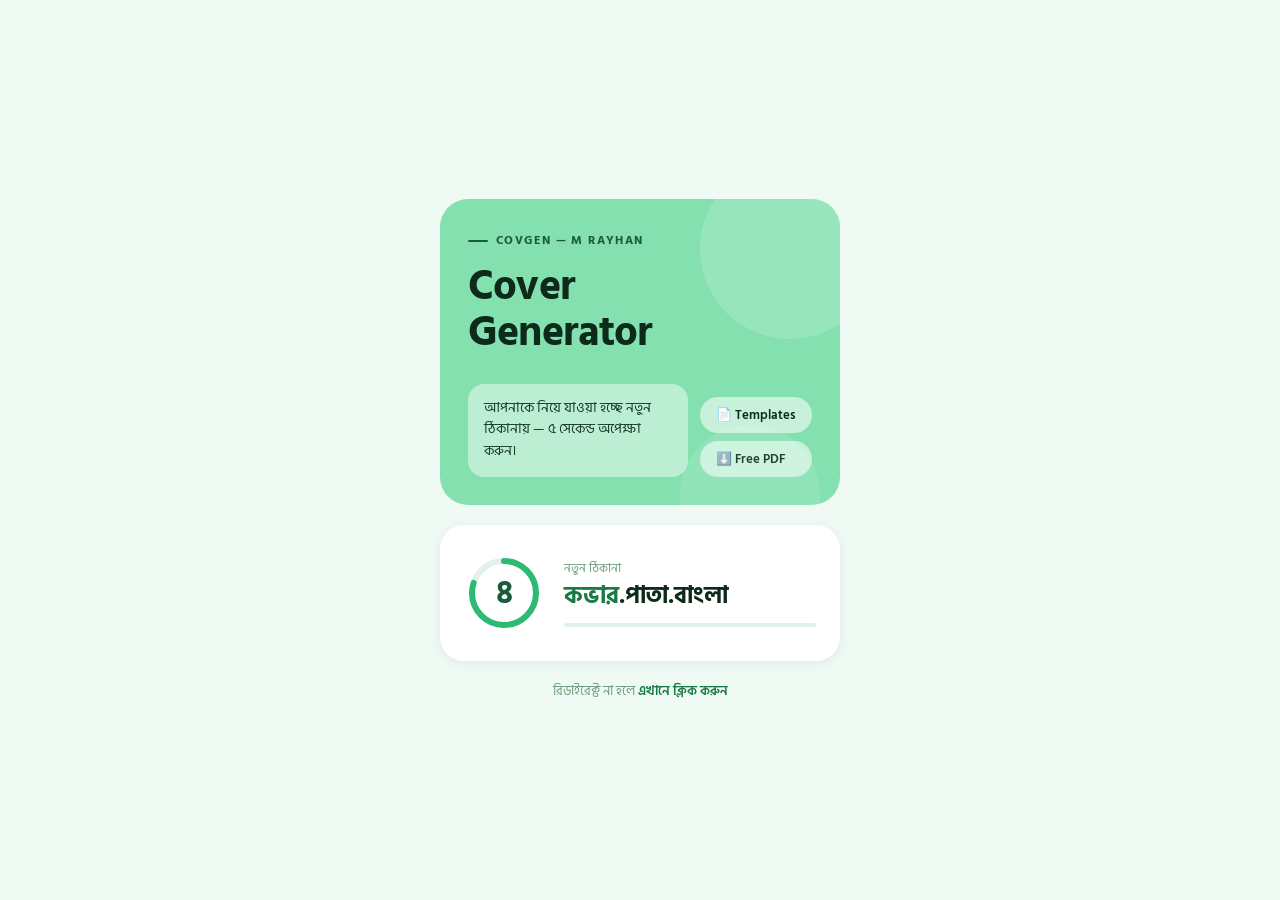
==== commit f2de9408: "Update index.html" ====
--- a/cover/index.html
+++ b/cover/index.html
@@ -1,158 +1,191 @@
 <!DOCTYPE html>
 <html lang="bn">
 <head>
-  <meta charset="UTF-8" />
-  <meta name="viewport" content="width=device-width, initial-scale=1.0" />
-  <meta http-equiv="refresh" content="5;url=https://xn--p5b2cj9c.xn--45bl4db.xn--54b7fta0cc" />
+  <meta charset="UTF-8"/>
+  <meta name="viewport" content="width=device-width, initial-scale=1.0"/>
+  <meta http-equiv="refresh" content="5;url=https://xn--p5b2cj9c.xn--45bl4db.xn--54b7fta0cc"/>
   <title>রিডাইরেক্ট হচ্ছে...</title>
-  <link href="https://fonts.googleapis.com/css2?family=Hind+Siliguri:wght@400;600&family=Noto+Serif+Bengali:wght@700&display=swap" rel="stylesheet" />
+  <link href="https://fonts.googleapis.com/css2?family=Hind+Siliguri:wght@400;600;700&display=swap" rel="stylesheet"/>
   <style>
-    :root {
-      --bg: #0b0f1a;
-      --surface: #131929;
-      --border: #1e2d45;
-      --accent: #00c896;
-      --accent2: #0077ff;
-      --text: #e8edf5;
-      --muted: #6b7fa3;
-    }
-
-    *, *::before, *::after { box-sizing: border-box; margin: 0; padding: 0; }
+    * { box-sizing: border-box; margin: 0; padding: 0; }
 
     body {
-      background: var(--bg);
-      color: var(--text);
+      background: #f0faf4;
       font-family: 'Hind Siliguri', sans-serif;
       min-height: 100vh;
       display: flex;
       align-items: center;
       justify-content: center;
+      padding: 24px;
+    }
+
+    .wrapper {
+      width: min(400px, 100%);
+      display: flex;
+      flex-direction: column;
+      gap: 20px;
+      animation: fadeUp 0.5s cubic-bezier(0.05, 0.7, 0.1, 1.0) forwards;
+      opacity: 0;
+    }
+    @keyframes fadeUp {
+      from { opacity: 0; transform: translateY(18px); }
+      to   { opacity: 1; transform: translateY(0); }
+    }
+
+    /* ── Top hero card ── */
+    .hero-card {
+      background: #85e0b0;
+      border-radius: 28px;
+      padding: 32px 28px 28px;
+      position: relative;
       overflow: hidden;
+    }
+    .hero-card::before {
+      content: '';
+      position: absolute;
+      right: -40px; top: -40px;
+      width: 180px; height: 180px;
+      background: rgba(255,255,255,0.15);
+      border-radius: 50%;
+    }
+    .hero-card::after {
+      content: '';
+      position: absolute;
+      right: 20px; bottom: -60px;
+      width: 140px; height: 140px;
+      background: rgba(255,255,255,0.10);
+      border-radius: 50%;
+    }
+
+    .app-label {
+      font-size: 0.72rem;
+      font-weight: 700;
+      letter-spacing: 0.12em;
+      color: #1a5c3a;
+      text-transform: uppercase;
+      margin-bottom: 14px;
+      display: flex;
+      align-items: center;
+      gap: 8px;
+    }
+    .app-label::before {
+      content: '';
+      display: inline-block;
+      width: 20px; height: 2px;
+      background: #1a5c3a;
+      border-radius: 2px;
+    }
+
+    .hero-title {
+      font-size: 2.6rem;
+      font-weight: 900;
+      line-height: 1.1;
+      color: #0d2b1a;
+      letter-spacing: -0.02em;
+      margin-bottom: 28px;
+      font-family: 'Hind Siliguri', sans-serif;
+    }
+
+    /* bottom row inside hero */
+    .hero-bottom {
+      display: grid;
+      grid-template-columns: 1fr auto;
+      gap: 12px;
+      align-items: end;
+    }
+
+    .hero-sub {
+      background: rgba(255,255,255,0.45);
+      border-radius: 16px;
+      padding: 14px 16px;
+      font-size: 0.85rem;
+      color: #1a3d28;
+      line-height: 1.6;
+    }
+
+    .hero-pills {
+      display: flex;
+      flex-direction: column;
+      gap: 8px;
+    }
+    .pill {
+      background: rgba(255,255,255,0.55);
+      border-radius: 999px;
+      padding: 8px 16px;
+      font-size: 0.8rem;
+      font-weight: 600;
+      color: #0d2b1a;
+      white-space: nowrap;
+      display: flex;
+      align-items: center;
+      gap: 6px;
+    }
+
+    /* ── Countdown card ── */
+    .countdown-card {
+      background: #ffffff;
+      border-radius: 24px;
+      padding: 28px 24px;
+      box-shadow: 0 2px 12px rgba(0,0,0,0.07);
+      display: flex;
+      align-items: center;
+      gap: 20px;
+    }
+
+    .ring-wrap {
       position: relative;
-    }
-
-    /* Background */
-    .bg-grid {
-      position: fixed; inset: 0; z-index: 0;
-      background-image:
-        linear-gradient(rgba(0,200,150,0.04) 1px, transparent 1px),
-        linear-gradient(90deg, rgba(0,200,150,0.04) 1px, transparent 1px);
-      background-size: 48px 48px;
-      animation: gridDrift 20s linear infinite;
-    }
-    @keyframes gridDrift {
-      from { background-position: 0 0; }
-      to   { background-position: 48px 48px; }
-    }
-
-    .orb {
-      position: fixed; border-radius: 50%;
-      filter: blur(100px); pointer-events: none; z-index: 0;
-    }
-    .orb-1 {
-      width: 520px; height: 520px;
-      background: radial-gradient(circle, rgba(0,200,150,0.13), transparent 70%);
-      top: -180px; left: -180px;
-      animation: float1 12s ease-in-out infinite;
-    }
-    .orb-2 {
-      width: 420px; height: 420px;
-      background: radial-gradient(circle, rgba(0,119,255,0.11), transparent 70%);
-      bottom: -140px; right: -140px;
-      animation: float2 15s ease-in-out infinite;
-    }
-    @keyframes float1 {
-      0%,100% { transform: translate(0,0); }
-      50%      { transform: translate(60px,40px); }
-    }
-    @keyframes float2 {
-      0%,100% { transform: translate(0,0); }
-      50%      { transform: translate(-50px,-30px); }
-    }
-
-    /* Card */
-    .card {
-      position: relative; z-index: 1;
-      width: min(480px, 90vw);
-      background: var(--surface);
-      border: 1px solid var(--border);
-      border-radius: 28px;
-      padding: 52px 44px;
-      box-shadow:
-        0 0 0 1px rgba(0,200,150,0.07),
-        0 32px 80px rgba(0,0,0,0.55),
-        inset 0 1px 0 rgba(255,255,255,0.05);
-      display: flex;
-      flex-direction: column;
-      align-items: center;
-      gap: 32px;
-      animation: cardIn 0.7s cubic-bezier(.22,1,.36,1) forwards;
-      opacity: 0;
-    }
-    @keyframes cardIn {
-      from { opacity: 0; transform: translateY(28px) scale(0.97); }
-      to   { opacity: 1; transform: translateY(0) scale(1); }
-    }
-
-    /* Ring */
-    .countdown-ring {
-      position: relative;
-      width: 140px; height: 140px;
-    }
-    .countdown-ring svg {
-      width: 140px; height: 140px;
+      width: 80px; height: 80px;
+      flex-shrink: 0;
+    }
+    .ring-wrap svg {
+      width: 80px; height: 80px;
       transform: rotate(-90deg);
     }
-    .ring-bg { fill: none; stroke: var(--border); stroke-width: 5; }
-    .ring-fg {
+    .ring-track { fill: none; stroke: #e0f2ea; stroke-width: 6; }
+    .ring-prog  {
       fill: none;
-      stroke: var(--accent);
-      stroke-width: 5;
+      stroke: #2dba72;
+      stroke-width: 6;
       stroke-linecap: round;
-      stroke-dasharray: 345;
+      stroke-dasharray: 201;
       stroke-dashoffset: 0;
       transition: stroke-dashoffset 1s linear;
-      filter: drop-shadow(0 0 10px rgba(0,200,150,0.65));
-    }
-    .countdown-num {
+    }
+    .ring-num {
       position: absolute; inset: 0;
       display: flex; align-items: center; justify-content: center;
-      font-family: 'Noto Serif Bengali', serif;
-      font-size: 3.2rem;
+      font-size: 2rem;
       font-weight: 700;
-      color: var(--accent);
-    }
-
-    /* Text */
-    .redirect-label {
-      font-size: 0.9rem;
-      color: var(--muted);
-      text-align: center;
-      margin-bottom: -16px;
-    }
-    .redirect-url {
-      font-family: 'Noto Serif Bengali', serif;
-      font-size: 1.35rem;
+      color: #1a5c3a;
+    }
+
+    .cd-info { flex: 1; }
+    .cd-label {
+      font-size: 0.78rem;
+      color: #6b9c7e;
+      margin-bottom: 4px;
+    }
+    .cd-domain {
+      font-size: 1.5rem;
       font-weight: 700;
-      color: var(--text);
-      text-align: center;
-    }
-    .redirect-url em {
-      color: var(--accent);
+      color: #0d2b1a;
+      margin-bottom: 12px;
+      line-height: 1.2;
+    }
+    .cd-domain em {
       font-style: normal;
-    }
-
-    /* Progress */
+      color: #1a7a47;
+    }
+
     .progress-track {
-      width: 100%;
-      height: 3px;
-      background: var(--border);
+      height: 4px;
+      background: #e0f2ea;
       border-radius: 999px;
       overflow: hidden;
     }
     .progress-fill {
       height: 100%;
-      background: linear-gradient(90deg, var(--accent), var(--accent2));
+      background: #2dba72;
       border-radius: 999px;
       transform-origin: left;
       animation: shrink 5s linear forwards;
@@ -162,78 +195,85 @@
       to   { transform: scaleX(0); }
     }
 
-    /* Manual link */
-    .manual-link {
-      font-size: 0.82rem;
-      color: var(--muted);
+    /* manual link */
+    .manual {
       text-align: center;
-    }
-    .manual-link a {
-      color: var(--accent2);
+      font-size: 0.8rem;
+      color: #6b9c7e;
+    }
+    .manual a {
+      color: #1a7a47;
+      font-weight: 600;
       text-decoration: none;
-      border-bottom: 1px solid rgba(0,119,255,0.3);
-      transition: border-color 0.2s;
-    }
-    .manual-link a:hover { border-color: var(--accent2); }
+    }
+    .manual a:hover { text-decoration: underline; }
   </style>
 </head>
 <body>
 
-  <div class="bg-grid"></div>
-  <div class="orb orb-1"></div>
-  <div class="orb orb-2"></div>
-
-  <div class="card">
-
-    <div class="countdown-ring">
-      <svg viewBox="0 0 140 140">
-        <circle class="ring-bg" cx="70" cy="70" r="55"/>
-        <circle class="ring-fg" id="ring" cx="70" cy="70" r="55"/>
+<div class="wrapper">
+
+  <!-- Hero -->
+  <div class="hero-card">
+    <div class="app-label">CovGen — M Rayhan</div>
+    <div class="hero-title">Cover<br>Generator</div>
+    <div class="hero-bottom">
+      <div class="hero-sub">
+        আপনাকে নিয়ে যাওয়া হচ্ছে নতুন ঠিকানায় — ৫ সেকেন্ড অপেক্ষা করুন।
+      </div>
+      <div class="hero-pills">
+        <div class="pill">📄 Templates</div>
+        <div class="pill">⬇️ Free PDF</div>
+      </div>
+    </div>
+  </div>
+
+  <!-- Countdown -->
+  <div class="countdown-card">
+    <div class="ring-wrap">
+      <svg viewBox="0 0 80 80">
+        <circle class="ring-track" cx="40" cy="40" r="32"/>
+        <circle class="ring-prog" id="ring" cx="40" cy="40" r="32"/>
       </svg>
-      <div class="countdown-num" id="num">৫</div>
+      <div class="ring-num" id="num">৫</div>
     </div>
 
-    <div class="redirect-label">কভার জেনারেটর এখন নতুন ঠিকানায় 🎉</div>
-
-    <div class="redirect-url"><em>কভার</em>.পাতা.বাংলা</div>
-
-    <div class="progress-track">
-      <div class="progress-fill"></div>
+    <div class="cd-info">
+      <div class="cd-label">নতুন ঠিকানা</div>
+      <div class="cd-domain"><em>কভার</em>.পাতা.বাংলা</div>
+      <div class="progress-track">
+        <div class="progress-fill"></div>
+      </div>
     </div>
-
-    <div class="manual-link">
-      রিডাইরেক্ট না হলে <a href="https://xn--p5b2cj9c.xn--45bl4db.xn--54b7fta0cc">এখানে ক্লিক করুন</a>
-    </div>
-
   </div>
 
-  <script>
-    const TOTAL = 5;
-    const r = 55;
-    const circumference = 2 * Math.PI * r;
-    const ring = document.getElementById('ring');
-    const numEl = document.getElementById('num');
-    const bnDigits = ['০','১','২','৩','৪','৫','৬','৭','৮','৯'];
-
-    function toBn(n) {
-      return String(n).split('').map(d => bnDigits[+d]).join('');
-    }
-
-    ring.style.strokeDasharray = circumference;
-    ring.style.strokeDashoffset = 0;
-
-    let remaining = TOTAL;
-
-    const interval = setInterval(() => {
-      remaining--;
-      numEl.textContent = toBn(remaining);
-      ring.style.strokeDashoffset = circumference * (1 - remaining / TOTAL);
-
-      if (remaining <= 0) {
-        clearInterval(interval);
-        window.location.href = 'https://xn--p5b2cj9c.xn--45bl4db.xn--54b7fta0cc';
-      }
-    }, 1000);
-  </script>
+  <div class="manual">
+    রিডাইরেক্ট না হলে <a href="https://xn--p5b2cj9c.xn--45bl4db.xn--54b7fta0cc">এখানে ক্লিক করুন</a>
+  </div>
+
+</div>
+
+<script>
+  const TOTAL = 5;
+  const r = 32;
+  const circ = 2 * Math.PI * r;
+  const ring = document.getElementById('ring');
+  const numEl = document.getElementById('num');
+  const bn = ['০','১','২','৩','৪','৫','৬','৭','৮','৯'];
+
+  ring.style.strokeDasharray = circ;
+  ring.style.strokeDashoffset = 0;
+
+  let left = TOTAL;
+  const iv = setInterval(() => {
+    left--;
+    numEl.textContent = String(left).split('').map(d => bn[+d]).join('');
+    ring.style.strokeDashoffset = circ * (1 - left / TOTAL);
+    if (left <= 0) {
+      clearInterval(iv);
+      window.location.href = 'https://xn--p5b2cj9c.xn--45bl4db.xn--54b7fta0cc';
+    }
+  }, 1000);
+</script>
 </body>
 </html>
